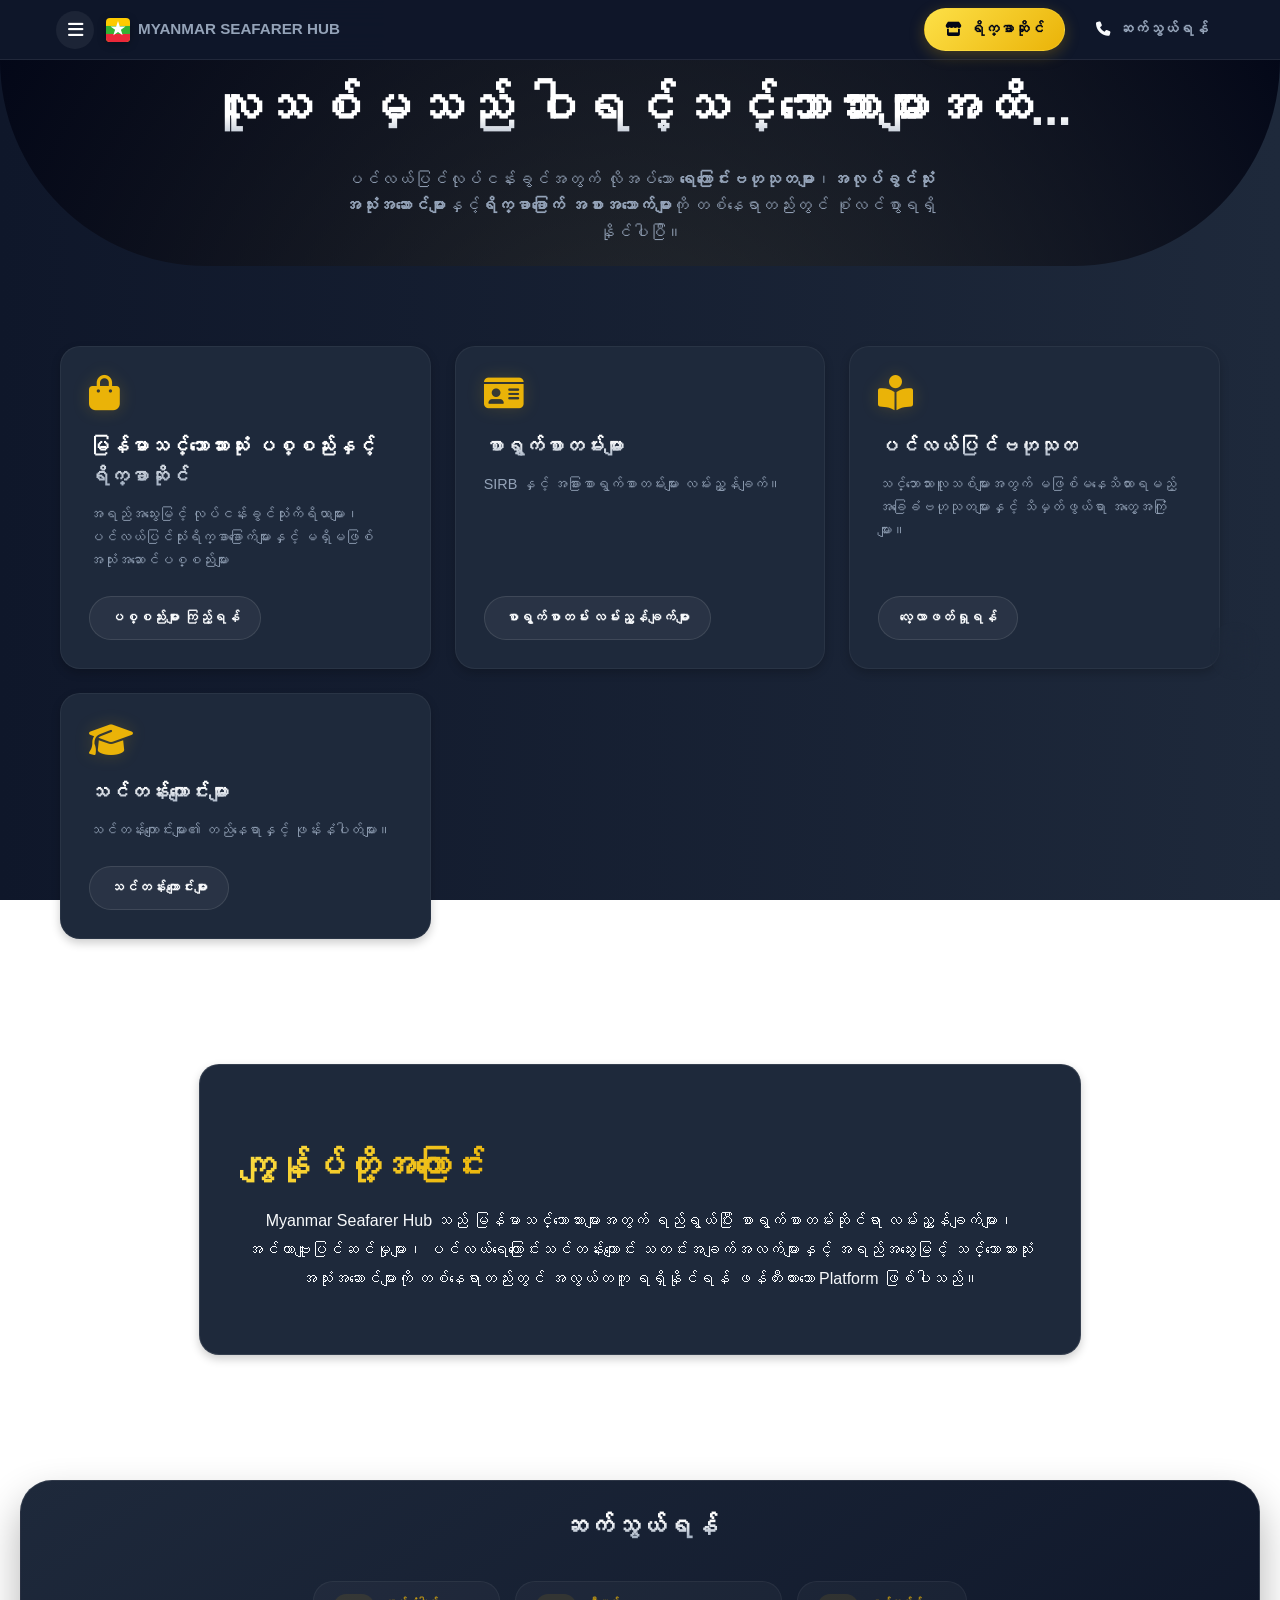
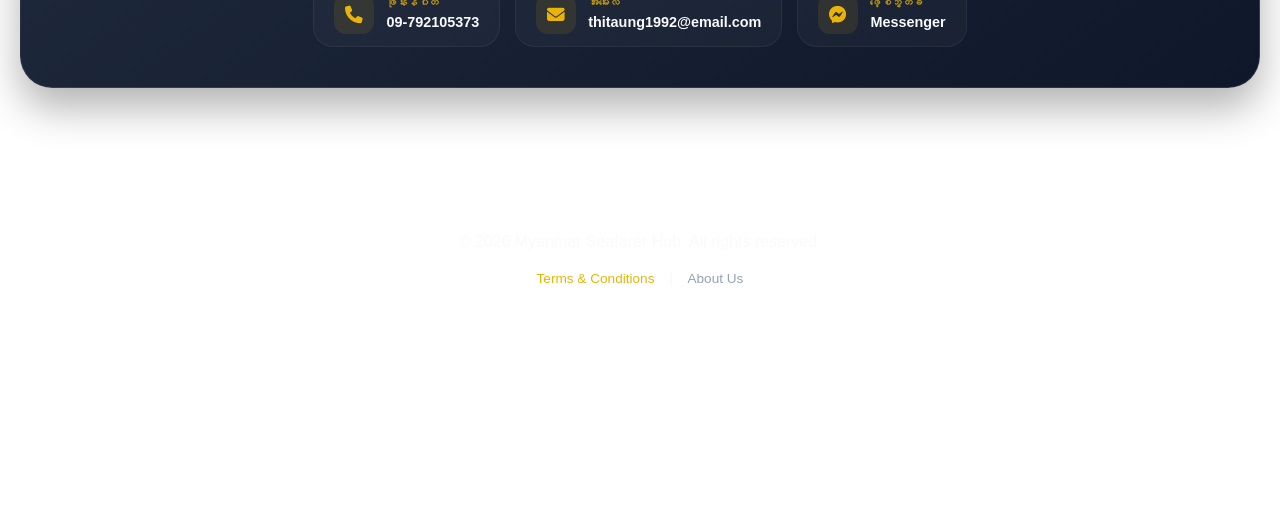
==== index.html @ 9b452b43 "Add files via upload" ====
<!doctype html>
<html lang="my">
  <head>
    <meta charset="UTF-8" />
    <meta name="viewport" content="width=device-width, initial-scale=1.0" />
    <title>Myanmar Seafarer Career Support - Dashboard</title>
    <!-- Font Awesome 6 (နောက်ဆုံးထွက် version) -->
    <link
      rel="stylesheet"
      href="https://cdnjs.cloudflare.com/ajax/libs/font-awesome/6.5.1/css/all.min.css"
    />
    <!-- main.css နှင့် style.css ကို ချိတ်ဆက်ထားသည် -->
    <link rel="stylesheet" href="main.css" />
    <link rel="stylesheet" href="style.css" />
    <!-- Font Awesome Icons -->
  </head>
  <body>
    <div class="app-layout">
      <!-- Sticky Navigation Bar -->
      <nav id="sticky-nav">
        <div class="nav-container">
          <div class="nav-left">
            <button id="menu-toggle" class="icon-btn">
              <i class="fas fa-bars"></i>
            </button>
            <div class="logo">
              <!-- မြန်မာအလံ SVG -->
              <svg width="24" height="24" viewBox="0 0 32 32">
                <rect width="32" height="32" fill="#FECB00" />
                <rect y="10.6" width="32" height="10.7" fill="#34B233" />
                <rect y="21.3" width="32" height="10.7" fill="#EA2839" />
                <path
                  d="M16 4l2.4 7.3H26l-6.1 4.5 2.3 7.2L16 18.5l-6.2 4.5 2.3-7.2-6.1-4.5h7.6z"
                  fill="#FFF"
                />
              </svg>
              <span data-i18n="nav-logo">MYANMAR SEAFARER HUB</span>
            </div>
          </div>

          <div class="nav-right desktop-only">
            <a href="shop.html" class="btn-shop">
              <i class="fas fa-store"></i>
              <span data-i18n="nav-shop"> ရိက္ခာဆိုင်</span>
            </a>
            <a href="#contact" class="nav-link" data-i18n="nav-contact">
              <i class="fas fa-phone"></i><span> ဆက်သွယ်ရန် </span></a
            >
          </div>
        </div>
      </nav>

      <!-- Sidebar Drawer (ဘယ်ဘက်မှ ဆွဲထွက်လာမည့် ကဏ္ဍများ) -->
      <aside id="sidebar">
        <div class="sidebar-header">
          <h3 data-i18n="cat-title">ကဏ္ဍများ</h3>
          <button id="close-sidebar" class="close-btn">
            <i class="fas fa-times"></i>
          </button>
        </div>
        <ul class="categories-list">
          <li class="active">
            <a href="index.html" data-i18n="cat-all"
              ><i class="fas fa-home"></i> ပင်မ</a
            >
          </li>
          <li>
            <a href="shop.html" data-i18n="cat-shop"
              ><i class="fas fa-store"></i>ရိက္ခာဆိုင်</a
            >
          </li>
          <li>
            <a href="docs.html" data-i18n="cat-docs"
              ><i class="fas fa-file-alt"></i> စာရွက်စာတမ်းများ</a
            >
          </li>
          <li>
            <a href="insight.html">
              <i class="fas fa-book-reader"></i>
              <span data-i18n="cat-insight">ပင်လယ်ပြင်ဗဟုသုတ</span>
            </a>
          </li>
          <li>
            <a href="training.html" data-i18n="cat-training"
              ><i class="fas fa-graduation-cap"></i> သင်တန်းများ</a
            >
          </li>
        </ul>
      </aside>

      <!-- Overlay (Sidebar ပွင့်လာလျှင် နောက်ခံကို မှောင်သွားစေရန်) -->
      <div id="overlay"></div>

      <div class="app-layout">
        <main id="content-area">
          <!-- Hero Section -->
          <section id="home" class="hero">
            <h1 data-i18n="hero-title">
              လူသစ်မှသည် ဝါရင့်သင်္ဘောသားများအထိ...
            </h1>
            <p data-i18n="hero-desc">
              ပင်လယ်ပြင်လုပ်ငန်းခွင်အတွက် လိုအပ်သော <b>ရေကြောင်းဗဟုသုတများ</b>၊
              <b>အလုပ်ခွင်သုံးအသုံးအဆောင်များ</b>နှင့်
              <b>ရိက္ခာခြောက် အစားအသောက်များ</b>ကို တစ်နေရာတည်းတွင် စုံလင်စွာ
              ရရှိနိုင်ပါပြီ။
            </p>
          </section>

          <!-- Services -->
          <section id="services" class="grid-container">
            <!-- Shop (အသုံးအဆောင်ပစ္စည်းများ) Card -->

            <article class="content-card">
              <i class="fas fa-shopping-bag card-icon"></i>
              <h3 data-i18n="service-1-title">
                မြန်မာသင်္ဘောသားအသုံးအဆောင်များ စျေးဆိုင်
              </h3>
              <p data-i18n="service-1-desc">
                သင်္ဘောသားသုံး အသုံးအဆောင်ပစ္စည်းများ၊ အစားအေသာက်များ နှင့်
                အဝတ်အထည်များ။
              </p>
              <a href="shop.html" class="card-link-wrapper">
                <div class="btn-fake" data-i18n="service-1-link">
                  ပစ္စည်းများ ကြည့်ရန်
                </div>
              </a>
            </article>

            <!-- Documentation Card တစ်ခုလုံးကို a tag ဖြင့် ပတ်ထားခြင်း -->

            <article class="content-card">
              <i class="fas fa-id-card card-icon"></i>
              <h3 data-i18n="service-2-title">စာရွှက်စာတမ်းများ</h3>
              <p data-i18n="service-2-desc">
                SIRB နှင့် အခြားစာရွက်စာတမ်းများ လမ်းညွှန်ချက်။
              </p>
              <a href="docs.html" class="card-link-wrapper">
                <div class="btn-fake" data-i18n="service-2-link">
                  လမ်းညွှန်ချက်များ
                </div>
              </a>
            </article>

            <!-- Seafarers Insight Card  -->

            <article class="content-card">
              <i class="fas fa-book-reader card-icon"></i>
              <h3 data-i18n="service-3-title">ပင်လယ်ပြင်ဗဟုသုတ</h3>
              <p data-i18n="service-3-desc">
                သင်္ဘောသားလူသစ်များအတွက် မဖြစ်မနေသိထားရမည့်
                အခြေခံဗဟုသုတများနှင့် သိမှတ်ဖွယ်ရာ အတွေ့အကြုံများ။
              </p>
              <a href="insight.html" class="card-link-wrapper">
                <div class="btn-fake" data-i18n="service-3-link">
                  လေ့လာဖတ်ရှုရန်
                </div>
              </a>
            </article>

            <!-- Training Card -->

            <article class="content-card">
              <i class="fas fa-graduation-cap card-icon"></i>
              <h3 data-i18n="service-4-title">Training Courses</h3>
              <p data-i18n="service-4-desc">
                သင်တန်းကျောင်းများ၏ တည်နေရာနှင့် ဖုန်းနံပါတ်များ။
              </p>
              <a href="training.html" class="card-link-wrapper">
                <div class="btn-fake" data-i18n="service-4-link">
                  သင်တန်းကျောင်းများ
                </div>
              </a>
            </article>
          </section>
          <section
            id="about"
            class="about-section"
            style="
              padding: 60px 24px;
              max-width: 1200px;
              margin: 25px auto;
              overflow: visible;
            "
          >
            <div
              class="content-card"
              style="
                background: var(--card-bg);
                border: 1px solid rgba(255, 255, 255, 0.1);
                border-radius: 20px;
                padding: 40px;
                text-align: center;
                overflow: visible;
              "
            >
              <h2
                style="
                  color: var(--accent);
                  margin-top: 25px;
                  margin-bottom: 15px;
                  font-size: 2.2rem;
                  line-height: 1.5; /* စာကြောင်းအမြင့်ကို တိုးလိုက်ခြင်းဖြင့် အသတ်များ လွတ်လွတ်လပ်လပ် ပေါ်လာမည် */
                  display: block;
                  padding-top: 10px; /* အပေါ်ကနေ စာလုံးကို အနည်းငယ် တွန်းချပေးသည် */
                "
                data-i18n="about-title"
              >
                ကျွန်ုပ်တို့အကြောင်း (About Us)
              </h2>
              <p
                style="
                  color: var(--text-bright);
                  line-height: 1.8;
                  max-width: 800px;
                  margin: 0 auto 20px;
                  font-size: 1rem;
                "
                data-i18n="about-desc"
              >
                Myanmar Seafarer Hub သည် မြန်မာသင်္ဘောသားများအတွက် ရည်ရွယ်ပြီး
                စာရွက်စာတမ်းဆိုင်ရာ လမ်းညွှန်ချက်များ၊ အင်တာဗျူးပြင်ဆင်မှုများ၊
                ပင်လယ်ရေကြောင်းသင်တန်းကျောင်း သတင်းအချက်အလက်များနှင့်
                အရည်အသွေးမြင့် သင်္ဘောသားသုံး အသုံးအဆောင်များကို တစ်နေရာတည်းတွင်
                အလွယ်တကူ ရရှိနိုင်ရန် ဖန်တီးထားသော တစ်ခုတည်းသော Platform
                ဖြစ်ပါသည်။
              </p>
            </div>
          </section>
          <!-- Contact Section -->
          <section id="contact">
            <h2 data-i18n="contact-title">ဆက်သွယ်ရန်</h2>

            <div class="contact-grid">
              <!-- Phone -->
              <a href="tel:09xxxxxxx" class="contact-info-item">
                <div class="contact-icon"><i class="fas fa-phone"></i></div>
                <div class="contact-text-group">
                  <span class="contact-label" data-i18n="contact-phone"
                    >ဖုန်းနံပါတ်</span
                  >
                  <span class="contact-value">09-792105373</span>
                </div>
              </a>

              <!-- Email -->
              <a href="mailto:example@email.com" class="contact-info-item">
                <div class="contact-icon"><i class="fas fa-envelope"></i></div>
                <div class="contact-text-group">
                  <span class="contact-label" data-i18n="contact-email"
                    >အီးမေးလ်</span
                  >
                  <span class="contact-value">thitaung1992@email.com</span>
                </div>
              </a>

              <!-- Facebook -->
              <a
                href="https://m.me/SawThitAg"
                target="_blank"
                class="contact-info-item"
              >
                <div class="contact-icon">
                  <i class="fab fa-facebook-messenger"></i>
                </div>
                <div class="contact-text-group">
                  <span class="contact-label" data-i18n="contact-fb"
                    >Messenger</span
                  >
                  <span class="contact-value">Messenger</span>
                </div>
              </a>
            </div>
          </section>
          <!-- Copyright Section (New) -->
          <footer>
            <div
              class="footer-bottom"
              style="
                display: flex;
                flex-direction: column;
                align-items: center;
                gap: 10px;
              "
            >
              <div>&copy; 2026 Myanmar Seafarer Hub. All rights reserved.</div>
              <div class="footer-links">
                <a
                  href="terms.html"
                  onclick="
                    openTermsModal();
                    return false;
                  "
                  style="
                    color: var(--accent);
                    text-decoration: none;
                    font-size: 0.85rem;
                    margin: 0 10px;
                  "
                  >Terms & Conditions</a
                >
                |
                <a
                  href="#about"
                  style="
                    color: var(--text-dim);
                    text-decoration: none;
                    font-size: 0.85rem;
                    margin: 0 10px;
                  "
                  >About Us</a
                >
              </div>
            </div>
          </footer>
        </main>
      </div>
    </div>

    <!-- Unified Floating Language Switcher (Laptop ရော Mobile ပါ တစ်ခုတည်းကိုသာ သုံးသည်) -->
    <div class="mobile-lang-bar" id="langBar">
      <div class="lang-toggle-icon">
        <i class="fas fa-earth"></i>
      </div>
      <div class="lang-options">
        <button data-lang="en">EN</button>
        <button data-lang="my" class="active">MY</button>
      </div>
    </div>

    <!-- Mobile Bottom Navigation Bar -->
    <div id="mobile-bottom-nav" class="mobile-only">
      <div class="bottom-nav-item">
        <a href="#home">
          <i class="fas fa-home"></i>
          <span data-i18n="nav-home">ပင်မ</span>
        </a>
      </div>
      <div class="bottom-nav-item">
        <!-- Mobile တွင် Sidebar Drawer ကို ဆွဲထုတ်မည့် Menu ခလုတ် -->
        <button id="mobile-cat-toggle" class="nav-btn">
          <i class="fas fa-list"></i>
          <span data-i18n="nav-cat">ကဏ္ဍ</span>
        </button>
      </div>

      <div class="bottom-nav-item">
        <a href="shop.html#contact">
          <i class="fas fa-store"></i>
          <span data-i18n="nav-shop">စျေးဆိုင်</span>
        </a>
      </div>
    </div>

    <script src="script.js"></script>
    <script src="language.js"></script>
  </body>
</html>
---- main.css ----
/* --- Color Theory: Deep Maritime Professional (High Contrast Dark Mode) --- */
:root {
  --primary-dark: #0f172a;
  --primary-light: #1e293b;
  --accent: #eab308;
  --accent-hover: #ca8a04;
  --bg-main: #020617;
  --card-bg: #1e293b;
  --text-bright: #f8fafc;
  --text-dim: #94a3b8;
  --white: #ffffff;
  --nav-glass: rgba(15, 23, 42, 0.95);
  --shadow: 0 12px 20px -5px rgba(0, 0, 0, 0.5);
  --transition: all 0.3s cubic-bezier(0.4, 0, 0.2, 1);
  --grad-gold: linear-gradient(135deg, #fde047 0%, #eab308 100%);
  --grad-text: linear-gradient(to bottom, #ffffff 30%, #94a3b8 100%);
  --messenger: #0084ff;
  --sms: #10b981;
  --warning: #ef4444;
}

/* --- Global Reset & Base Typography --- */
* {
  margin: 0;
  padding: 0;
  box-sizing: border-box;
  font-family: "Inter", "Pyidaungsu", sans-serif;
}

html {
  scroll-behavior: smooth;
  -webkit-text-size-adjust: 100%;
  width: 100%;
  overflow-x: hidden; /* အရေးကြီးသည်- ဘေးတိုက်ထွက်ခြင်းကို ကာကွယ်ရန် */
}

body {
  background: linear-gradient(
    to right,
    var(--primary-dark) 0%,
    var(--primary-light) 100%
  );
  background-attachment: fixed;
  color: var(--text-bright);
  line-height: 1.6;
  overflow-x: hidden;
}

/* တစ်သမတ်တည်းဖြစ်သော Typography (Gradient Headings) */
h1,
h2,
h3 {
  font-weight: 800;
  line-height: 1.2;
  margin-bottom: 1.2rem;
  background: var(--grad-text);
  -webkit-background-clip: text;
  -webkit-text-fill-color: transparent;
}

h1 {
  font-size: clamp(2.2rem, 6vw, 3rem);
  letter-spacing: -1px;
}
h2 {
  font-size: clamp(1.8rem, 5vw, 2.4rem);
  background: var(--grad-gold);
  -webkit-background-clip: text;
  -webkit-text-fill-color: transparent;
}
h3 {
  font-size: clamp(1.4rem, 3.5vw, 1.8rem);
}

p,
span,
li,
small {
  color: var(--text-dim);
  font-size: 0.95rem;
}

/* Global Link Styles */
a {
  color: var(--accent);
  text-decoration: none;
  transition: var(--transition);
}

/* --- Layout Structures (Desktop Full Width) --- */
.app-layout {
  display: flex;
  flex-direction: column;
  min-height: 100vh;
  width: 100%;
}

/* --- iPhone Style Buttons (Compact & Rounded) --- */

.btn,
button:not(.icon-btn):not(.nav-btn) {
  display: inline-flex;
  align-items: center;
  justify-content: center;
  gap: 8px;
  padding: 10px 20px;
  border-radius: 12px;
  font-weight: 600;
  font-size: 0.9rem;
  cursor: pointer;
  transition: var(--transition);
  border: none;
  min-height: 44px; /* Apple Touch Target Guideline */
}

.btn-primary {
  background: var(--grad-gold);
  color: var(--primary-dark);
}

.btn-primary:active {
  transform: scale(0.95);
}

.btn-primary:hover {
  opacity: 0.9;
  transform: scale(0.97);
}

.btn-outline {
  background: rgba(255, 255, 255, 0.05);
  border: 1px solid rgba(255, 255, 255, 0.1);
  color: var(--white);
  backdrop-filter: blur(5px);
}

.btn-outline:hover {
  background: rgba(255, 255, 255, 0.1);
  border-color: var(--accent);
}

/* --- Overlay Styling --- */
#overlay {
  position: fixed;
  top: 0;
  left: 0;
  width: 100%;
  height: 100%;
  background: rgba(0, 0, 0, 0.7);
  backdrop-filter: blur(4px); /* အနောက်ကို ဝါးသွားစေရန် */
  z-index: 998; /* Sidebar (999) ရဲ့ အောက်မှာ ထားပါ */
  display: none; /* ပုံမှန်အချိန်တွင် ပိတ်ထားမည် */
  opacity: 0;
  transition: opacity 0.3s ease;
}

/* Sidebar ပွင့်လာချိန် Overlay ကို ပြရန် */
#overlay.active {
  display: block;
  opacity: 1;
}
.app-layout {
  display: flex;
  flex-direction: column;
  min-height: 100vh;
  width: 100%;
}

#content-area {
  flex: 1;
  width: 100%;
  /* အပေါ်ကို ကပ်သွားစေရန် padding-top ကို ၂၀ အထိ လျှော့ချထားသည် */
  padding: 60px 0px 100px;
  margin: 0 auto;
  display: flex;
  flex-direction: column;
}
/* --- Navigation & Header --- */
#sticky-nav {
  position: fixed;
  top: 0;
  left: 0;
  width: 100%;
  height: 60px;
  background: var(--nav-glass);
  backdrop-filter: blur(20px);
  -webkit-backdrop-filter: blur(20px);
  border-bottom: 1px solid rgba(255, 255, 255, 0.08);
  z-index: 1000;
  display: flex;
  align-items: center;
}

.nav-container {
  width: 100%;
  max-width: 1200px;
  margin: 0 auto;
  padding: 0 16px;
  display: flex;
  justify-content: space-between;
  align-items: center;
}

.nav-left {
  display: flex;
  align-items: center;
  gap: 12px;
}

.icon-btn {
  background: rgba(255, 255, 255, 0.06);
  border: none;
  font-size: 1.1rem;
  color: var(--white);
  width: 38px;
  height: 38px;
  border-radius: 50%;
  cursor: pointer;
  transition: var(--transition);
  display: flex;
  align-items: center;
  justify-content: center;
}

.logo {
  display: flex;
  align-items: center;
  gap: 8px;
  font-weight: 700;
  font-size: 0.9rem;
  color: var(--white);
  white-space: nowrap;
}

.logo svg {
  border-radius: 4px;
  box-shadow: 0 2px 8px rgba(0, 0, 0, 0.3);
}
/* --- Laptop & Mobile Display logic --- */
.desktop-only {
  display: flex !important;
}

.mobile-only {
  display: none !important;
}

/* --- Responsive Layout Logic --- */
.desktop-only {
  display: flex !important;
}
.mobile-only {
  display: none !important;
}

@media (max-width: 768px) {
  .desktop-only {
    display: none !important;
  }
  .mobile-only {
    display: flex !important;
  }

  /* ဖုန်းမှာ Header ပိုကျစ်လစ်စေရန် */
  .logo span {
    font-size: 0.85rem;
  }
  #menu-toggle {
    display: none;
  } /* Bottom Nav ရှိလျှင် ဖျောက်ထားနိုင်သည် */
}

/* ==========================================
   Header / Navigation ရှိ စျေးဆိုင်ခလုတ် (Premium Style)
   ========================================== */
.btn-shop {
  /* 💡 သာမန်အဝါရောင်အစား ကိုစော၏ Gradient Gold ကို သုံးပြီး ပိုမိုတောက်ပစေခြင်း */
  background: var(--grad-gold);
  color: var(
    --bg-main
  ) !important; /* အဝါရောင်နောက်ခံပေါ်တွင် စာသားအမှောင်ရောင် ထင်ရှားစေရန် */
  font-size: 0.9rem;
  font-weight: 700;
  margin-right: 15px;
  padding: 8px 20px;
  border-radius: 50px; /* လုံးဝန်းသော Capsule ပုံစံ ခလုတ်ဒီဇိုင်း */
  text-decoration: none;
  display: inline-flex;
  align-items: center;
  justify-content: center;
  gap: 8px; /* အိုင်ကွန်နှင့် စာသားကြား ၈ ပစ်ဆယ် အကွာအဝေး */

  /* ခလုတ်နှင့်လိုက်ဖက်မည့် အရိပ် (Shadow) ကို သေသပ်အောင် ချိန်ညှိခြင်း */
  box-shadow: 0 4px 15px rgba(234, 179, 8, 0.25);
  border: 1px solid rgba(253, 224, 71, 0.3); /* အနားသတ်ကို ရွှေရောင်ဖျော့ဖျော့လိုင်းလေး ခံပေးခြင်း */

  transition: var(--transition);
  cursor: pointer;
}

/* ခလုတ်ပေါ်သို့ မောက်စ်တင်လျှင် ဖြစ်ပေါ်မည့် အကျိုးသက်ရောက်မှု */
.btn-shop:hover {
  /* Hover ဖြစ်ချိန်တွင် အရောင်ကို အနည်းငယ်ရင့်စေပြီး ပိုကြွလာစေရန် */
  background: linear-gradient(
    135deg,
    var(--accent) 0%,
    var(--accent-hover) 100%
  );
  transform: translateY(
    -2px
  ); /* အပေါ်သို့ ၂ ပစ်ဆယ် အလိုအလျောက် ကြွတက်မည့် Effect */

  /* အရိပ်ကို ပိုမိုထင်ရှားစေပြီး ခလုတ်လင်းလာသည့်ပုံစံ ပြုလုပ်ခြင်း */
  box-shadow: 0 6px 20px rgba(234, 179, 8, 0.45);
  border-color: rgba(253, 224, 71, 0.5);
}

/* ခလုတ်ကို နှိပ်လိုက်သည့်အချိန် (Click/Active) ဖြစ်ပေါ်မည့် အကျိုးသက်ရောက်မှု */
.btn-shop:active {
  transform: translateY(0); /* ပြန်ကျသွားပြီး အထိအတွေ့ ခံစားချက်ပေးခြင်း */
  box-shadow: 0 3px 10px rgba(234, 179, 8, 0.3);
}
/* 🎯 .btn-shop ထဲက စာသား (span) ကို လုံးဝအမဲရောင်ဖြစ်စေရန် */
.btn-shop span {
  color: var(
    --bg-main
  ) !important; /* #020617 အမှောင်ရောင် (စာသားအမဲ) ဖြစ်သွားစေမည် */
}

/* 🎯 .btn-shop ထဲက အိုင်ကွန် (i) ကိုပါ လုံးဝအမဲရောင်ဖြစ်စေရန် */
.btn-shop i {
  color: var(--bg-main) !important; /* အိုင်ကွန်ပါ အမဲရောင်ပြောင်းစေမည် */
}
/* ၂။ သာမန် Navigation Link (ဥပမာ - ဆက်သွယ်ရန် လင့်ခ်) အတွက် မူရင်းဒီဇိုင်း */
.nav-link {
  color: var(--text-bright);
  font-weight: 600;
  font-size: 0.9rem;
  padding: 8px 16px;
  border-radius: 12px;
  text-decoration: none;
  display: inline-flex;
  align-items: center;
  gap: 8px; /* 💡 ဤနေရာတွင် gap: 8px ခံလိုက်ခြင်းဖြင့် ဖုန်းအိုင်ကွန်နှင့် ဆက်သွယ်ရန်စာသား လှလှပပ ကွာသွားပါမည် */
  transition: var(--transition);
}

.nav-link:hover {
  background: var(--primary-dark); /* မှန်ကြည်ရောင် အနောက်ခံဖျော့ဖျော့ */
  color: var(--accent) !important;
  transform: translateY(-2px);
}

/* ဆက်သွယ်ရန်လင့်ခ်ထဲက အိုင်ကွန်ကိုပါ Hover ဖြစ်ရင် အဝါရောင် လိုက်ပြောင်းစေရန် */
.nav-link:hover i {
  color: var(--accent);
}

/* --- Sidebar Styling --- */
#sidebar {
  position: fixed;
  top: 0;
  left: -320px;
  width: 280px;
  height: 100%;
  background: var(--bg-main);
  z-index: 2001;
  transition: var(--transition);
  border-right: 1px solid rgba(255, 255, 255, 0.05);
}

#sidebar.active {
  left: 0;
}

.sidebar-header {
  padding: 25px 20px;
  display: flex;
  justify-content: space-between;
  align-items: center;
}

.categories-list li a {
  color: var(--text-dim);
  font-weight: 500;
  padding: 12px 20px;
  margin: 4px 12px;
  border-radius: 12px;
  display: flex;
  align-items: center;
  gap: 12px;
}

.categories-list li a:hover,
.categories-list li.active a {
  background: rgba(255, 255, 255, 0.05);
  color: var(--accent);
}

@media (min-width: 1024px) {
  .app-layout {
    /* Laptop မှာ sidebar နဲ့ main ကို ဘေးတိုက်ပြချင်ရင် 
       ဒီနေရာမှာ flex-direction: row; ပြောင်းလို့ရပါတယ် 
       ဒါပေမဲ့ လက်ရှိ design အတိုင်းဆိုရင် column က ပိုရှင်းပါတယ် */
  }

  main {
    padding: 40px 60px; /* Laptop မှာ ဘေး space ပိုချန်ပေးမယ် */
  }
}

/* --- Mobile အတွက် ညှိချက် --- */
@media (max-width: 768px) {
  main {
    padding: 15px;
    padding-bottom: 100px; /* Mobile Bottom Nav အတွက် နေရာပိုချန်တာပါ */
  }
}
/* --- Hero Section Refined Design --- */

.hero {
  display: flex;
  flex-direction: column;
  justify-content: center;
  align-items: center;
  text-align: center;
  width: 100%;
  border-bottom-left-radius: 300px;
  border-bottom-right-radius: 300px;

  /* အပေါ်ဘက်တွေကို အချွန်အတိုင်းထားရန် (Default က 0 ဖြစ်သော်လည်း သေချာစေရန်) */
  border-top-left-radius: 0;
  border-top-right-radius: 0;

  /* အပေါ်ကို ကပ်သွားစေရန် height ကို လျှော့ချလိုက်သည် */
  min-height: 20vh;
  /* အပေါ်ဘက် padding ကို နည်းနိုင်သမျှ နည်းအောင် ထားပြီး အောက်ဘက်တွင် Content Grid နှင့် ခြားရန် margin ထည့်သည် */
  padding: 10px 24px 20px;
  margin-bottom: 40px; /* Content Grid နှင့် ခြားရန် */

  background: radial-gradient(
    circle at center,
    rgba(234, 179, 8, 0.08) 0%,
    var(--bg-main) 100%
  );
  background-attachment: fixed; /* Scroll လုပ်လျှင် background ငြိမ်နေစေရန် */
  position: relative;
}

.hero h1 {
  /* စာသားတွေ မပြတ်သွားအောင် line-height ကို ၁.၃ သို့ တိုးမြှင့်လိုက်သည် */
  font-size: clamp(1.8rem, 5vw, 3.2rem);
  font-weight: 800;
  line-height: 1.3;
  max-width: 900px; /* စာသားပြတ်မသွားစေရန် width ကို နည်းနည်းတိုးသည် */
  margin-bottom: 20px;
  letter-spacing: -0.01em;

  background: linear-gradient(to bottom, #ffffff 60%, #94a3b8 100%);
  -webkit-background-clip: text;
  -webkit-text-fill-color: transparent;
  padding: 5px 0; /* စာသားထိပ်/အောက် မပြတ်စေရန် */
}

.hero p {
  /* စာကြောင်းတွေ ပြတ်မသွားအောင် line-height ကို ၁.၆ ထားပါသည် */
  font-size: clamp(1rem, 1.3vw, 1.15rem);
  color: var(--text-dim);
  max-width: 600px;
  line-height: 1.6;
  margin: 0 auto;
}

/* --- Responsive Layout for Mobile --- */
@media (max-width: 768px) {
  .hero {
    min-height: 30vh;
    padding: 80px 20px 20px;
    margin-bottom: 20px;
  }

  .hero h1 {
    font-size: 1.7rem;
    line-height: 1.4; /* ဖုန်းမှာ စာကြောင်းတွေ တစ်ကြောင်းနဲ့တစ်ကြောင်း မကပ်စေရန် */
    margin-bottom: 12px;
  }

  .hero p {
    font-size: 0.95rem;
    line-height: 1.5;
  }
}

/* Laptop ကြီးများတွင် အချိုးအစား ညီညွတ်စေရန် */
@media (min-width: 1440px) {
  .hero {
    min-height: 35vh;
    margin-bottom: 60px;
  }
  .hero h1 {
    font-size: 3.5rem;
  }
}
/* --- Back Link Container & Button (New Addition) --- */
.back-link-container {
  width: 100%;
  display: flex;
  justify-content: center;
  margin-top: 25px; /* စာသားများနှင့် ခွာထားရန် */
  margin-bottom: 10px;
}

.back-link {
  display: inline-flex;
  align-items: center;
  gap: 10px;
  padding: 10px 22px;
  background: rgba(255, 255, 255, 0.03);
  border: 1px solid rgba(255, 255, 255, 0.1);
  border-radius: 50px;
  color: var(--accent);
  text-decoration: none;
  font-size: 0.9rem;
  font-weight: 600;
  transition: var(--transition);
}

.back-link:hover {
  background: rgba(234, 179, 8, 0.1);
  border-color: var(--accent);
  transform: translateY(-3px);
  box-shadow: 0 5px 15px rgba(234, 179, 8, 0.2);
}

.back-link i {
  font-size: 0.8rem;
}
@media (max-width: 768px) {
  .hero {
    min-height: 30vh;
    padding: 90px 20px 20px;
  }
  .hero h1 {
    line-height: 1.5;
  }
  .back-link-container {
    margin-top: 15px;
  }
}

/* ==========================================
   CONTACT SECTION (RESPONSIVE LAYOUT)
   ========================================== */

#contact {
  margin: 40px 20px;
  padding: 30px 24px;
  background: linear-gradient(
    145deg,
    var(--primary-light),
    var(--primary-dark)
  );
  border-radius: 32px;
  border: 1px solid rgba(255, 255, 255, 0.1);
  display: flex;
  flex-direction: column;
  align-items: center;
  gap: 20px;
  box-shadow: 0 20px 40px rgba(0, 0, 0, 0.3);
  text-align: center;
  overflow: hidden;
}

#contact h2 {
  font-size: 1.6rem;
  color: var(--text-bright);
  background: var(--grad-text);
  -webkit-background-clip: text;
  -webkit-text-fill-color: transparent;
  margin-bottom: 10px;
}

/* Items Grid - Desktop တွင် ဘေးတိုက် တစ်တန်းတည်း ဖြစ်စေရန် */
.contact-grid {
  display: flex;
  flex-direction: row;
  justify-content: center;
  align-items: center;
  gap: 15px;
  width: 100%;
  flex-wrap: nowrap;
  overflow-x: auto;
  padding: 10px 5px;
  scrollbar-width: none;
}

.contact-grid::-webkit-scrollbar {
  display: none;
}

.contact-info-item {
  background: rgba(255, 255, 255, 0.03);
  padding: 12px 20px;
  border-radius: 20px;
  display: flex;
  flex-direction: row;
  align-items: center;
  gap: 12px;
  border: 1px solid rgba(255, 255, 255, 0.05);
  transition: all 0.3s ease;
  text-decoration: none;
  flex: 0 0 auto;
}

.contact-info-item:hover {
  background: rgba(255, 255, 255, 0.08);
  border-color: var(--accent);
  transform: translateY(-3px);
}

.contact-icon {
  width: 40px;
  height: 40px;
  background: rgba(234, 179, 8, 0.1);
  border-radius: 12px;
  display: flex;
  align-items: center;
  justify-content: center;
  font-size: 1.1rem;
  color: var(--accent);
  flex-shrink: 0;
}

.contact-text-group {
  display: flex;
  flex-direction: column;
  align-items: flex-start;
  text-align: left;
}

.contact-label {
  font-size: 0.65rem;
  color: var(--accent);
  text-transform: uppercase;
  letter-spacing: 0.5px;
  font-weight: 700;
  opacity: 0.8;
}

.contact-value {
  font-size: 0.9rem;
  font-weight: 600;
  color: var(--text-bright);
  white-space: nowrap;
}

/* --- Mobile View Adjustments (အပေါ်အောက် ပြောင်းလဲခြင်း) --- */
@media (max-width: 768px) {
  .contact-grid {
    flex-direction: column; /* ဖုန်းတွင် အပေါ်အောက် စီရန် */
    flex-wrap: wrap;
    gap: 12px;
    overflow-x: visible;
  }

  .contact-info-item {
    width: 100%; /* ဖုန်းတွင် တစ်ခုချင်းစီ အပြည့်ပြရန် */
    max-width: 320px;
    flex: none;
    justify-content: flex-start;
  }

  .contact-value {
    white-space: normal;
    word-break: break-all;
  }
  .hero {
    min-height: 30vh;
    padding: 90px 20px 20px;
    border-radius: 0 0 50px 50px;
  }
  .hero h1 {
    line-height: 1.5;
  }
}

/* --- 4. Language Switcher (Floating Collapse Button) --- */
.mobile-lang-bar {
  position: fixed;
  bottom: 220px;
  right: 20px;
  background: rgba(15, 23, 42, 0.95);
  backdrop-filter: blur(15px);
  -webkit-backdrop-filter: blur(15px);
  padding: 6px;
  border-radius: 50px;
  border: 1px solid rgba(255, 255, 255, 0.15);
  display: flex;
  align-items: center;
  z-index: 2000;
  box-shadow: 0 10px 30px rgba(0, 0, 0, 0.5);
  transition: all 0.5s cubic-bezier(0.175, 0.885, 0.32, 1.275);
  max-width: 50px;
  overflow: hidden;
  cursor: pointer;
  gap: 0px; /* အစတွင် gap မရှိစေရန် */
  max-width: 50px; /* ပုံမှန်အချိန်မှာ အိုင်ကွန်စာပဲ ပေါ်ရမယ် */
  transition: all 0.5s ease;
}

/* Toggle Active State - ပွင့်လာသည့်အခါ */
.mobile-lang-bar.active {
  max-width: 280px; /* နေရာပိုချဲ့လိုက်သည် */
  padding: 6px 14px;
  gap: 12px; /* Icon နှင့် Buttons ကြား ခွာလိုက်သည် */
}

/* Main Language Icon */
.lang-toggle-icon {
  width: 38px;
  height: 38px;
  min-width: 38px;
  display: flex;
  align-items: center;
  justify-content: center;
  background: var(--accent);
  color: var(--primary-dark);
  border-radius: 50%;
  font-size: 1rem;
  transition: transform 0.4s ease;
}

.mobile-lang-bar.active .lang-toggle-icon {
  transform: rotate(360deg);
  background: rgba(255, 255, 255, 0.1);
  color: var(--accent);
}

/* Language Buttons Wrapper */
.lang-options {
  display: flex;
  gap: 10px; /* EN နှင့် MY ကြား ခွာလိုက်သည် */
  opacity: 0;
  transform: translateX(20px);
  transition: all 0.4s ease;
  pointer-events: none;
}

.mobile-lang-bar.active .lang-options {
  opacity: 1;
  transform: translateX(0);
  pointer-events: auto;
}

.mobile-lang-bar button {
  background: transparent;
  border: none;
  color: var(--text-dim);
  padding: 8px 16px; /* ခလုတ်ထဲက စာသားများကိုလည်း နေရာပိုပေးလိုက်သည် */
  border-radius: 50px;
  font-size: 0.75rem;
  font-weight: 800;
  cursor: pointer;
  transition: var(--transition);
  text-transform: uppercase;
  white-space: nowrap;
}

.mobile-lang-bar button.active {
  background: var(--accent);
  color: var(--primary-dark);
}

.mobile-lang-bar button:hover:not(.active) {
  color: var(--white);
  background: rgba(255, 255, 255, 0.1);
}

/* --- iPhone Bottom Navigation --- */
#mobile-bottom-nav {
  position: fixed;
  bottom: 0;
  left: 0;
  width: 100%;
  background: rgba(15, 23, 42, 0.9);
  backdrop-filter: blur(20px);
  -webkit-backdrop-filter: blur(20px);
  height: 75px;
  display: flex;
  justify-content: space-around;
  align-items: center;
  border-top: 1px solid rgba(255, 255, 255, 0.1);
  padding-bottom: env(safe-area-inset-bottom); /* iPhone Notch Space */
}

.bottom-nav-item a,
.bottom-nav-item button {
  display: flex;
  flex-direction: column;
  align-items: center;
  color: var(--text-dim);
  font-size: 0.7rem;
  background: none;
  border: none;
  gap: 4px;
}

.bottom-nav-item.active a,
.bottom-nav-item.active button {
  color: var(--accent);
}

.bottom-nav-item i {
  font-size: 1.3rem;
}

/* --- Mobile Fixes --- */
@media (max-width: 768px) {
  .hero {
    padding: 100px 16px 40px;
  }
  .grid-container {
    gap: 15px;
  }
  #contact {
    padding: 30px 16px;
  }
  body {
    line-height: 1.6;
  }
}
/* --- 4. Footer Styling --- */
.footer-bottom {
  padding: 60px 24px 120px;
  text-align: center;
  border-top: 1px solid rgba(255, 255, 255, 0.05);
  margin-top: 40px;
}

.copyright-text {
  font-size: 0.9rem;
  color: var(--text-dim);
  margin-bottom: 10px;
}

.dev-tag {
  font-size: 0.8rem;
  color: var(--text-dim);
}

/* --- Mobile Specific Optimization --- */
@media (max-width: 600px) {
  .grid-container {
    grid-template-columns: 1fr;
    padding: 0 16px;
  }

  #contact {
    margin: 60px 16px 120px;
    padding: 40px 20px;
  }

  .contact-info-item {
    max-width: 100%;
  }
}
---- style.css ----
/*================================================================
  Index(Home) Page Styles, Services Section (Grid & Cards) ဒီဇိုင်း
==================================================================*/

/* ၁။ Grid Container - ကွန်ပျူတာမှာ ၃ တန်း၊ တက်ဘလက်မှာ ၂ တန်း၊ ဖုန်းမှာ ၁ တန်း အလိုအလျောက်ချပေးမည့် စနစ် */
.grid-container {
  display: grid;
  grid-template-columns: repeat(auto-fit, minmax(280px, 1fr));
  gap: 24px;
  padding: 40px 20px;
  max-width: 1200px;
  margin: 0 auto;
  width: 100%;
  box-sizing: border-box;
}

/* ၂။ Link Wrapper - Card တစ်ခုလုံးကို Link ပတ်ထားသော်လည်း လှပနေစေရန် ကာကွယ်ခြင်း */
.card-link-wrapper {
  text-decoration: none; /* မလိုလားအပ်သော အောက်လိုင်းတားခြင်းများ ဖယ်ရှားရန် */
  color: inherit; /* မူရင်းစာသားအရောင်များအတိုင်း ပေါ်စေရန် */
  display: flex;
  height: 100%; /* Grid ထဲက ကတ်အားလုံး အမြင့် တူညီစေရန် */
}

/* ၃။ Content Card - ပင်မ ကတ်ဒီဇိုင်း */
.content-card {
  background: var(--card-bg);
  border: 1px solid rgba(255, 255, 255, 0.05);
  border-radius: 20px;
  padding: 28px;
  width: 100%;
  display: flex;
  flex-direction: column;
  align-items: flex-start; /* အချက်အလက်များကို ဘယ်ဘက် ကပ်ထားရန် */
  transition: var(--transition);
  box-shadow: 0 4px 10px rgba(0, 0, 0, 0.2);
  position: relative;
}

/* 💡 Card ပေါ် Mouse တင်လိုက်လျှင် ဖြစ်ပေါ်မည့် အကျိုးသက်ရောက်မှု */
.card-link-wrapper:hover .content-card {
  transform: translateY(-6px);
  border-color: var(--accent);
  background: rgba(30, 41, 59, 0.9);
  box-shadow: var(--shadow);
}

/* ၄။ Card Icon - ထိပ်ဆုံးက အိုင်ကွန်များ ဒီဇိုင်း */
.card-icon {
  font-size: 2.2rem;
  color: var(--accent);
  margin-bottom: 20px;
  filter: drop-shadow(0 0 8px rgba(234, 179, 8, 0.2));
  transition: var(--transition);
}

/* Card ကို hover လုပ်ရင် icon လေး ပိုလင်းလာစေရန် */
.card-link-wrapper:hover .card-icon {
  filter: drop-shadow(0 0 12px rgba(234, 179, 8, 0.5));
}

/* ၅။ Card Heading (ခေါင်းစဉ်) */
.content-card h3 {
  color: var(--text-bright);
  font-size: 1.25rem;
  font-weight: 700;
  margin: 0 0 12px 0;
  line-height: 1.5;
}

/* ၆။ Card Description (စာသားအဖျော့) */
.content-card p {
  color: var(--text-dim);
  font-size: 0.9rem;
  line-height: 1.6;
  margin: 0 0 24px 0;
  flex-grow: 1; /* 💡 စာသားတိုသည်ဖြစ်စေ၊ ရှည်သည်ဖြစ်စေ ခလုတ်ကို အမြဲတမ်း အောက်ခြေတွင် ညီနေစေရန် တွန်းပေးသည့်စနစ် */
}

/* ၇။ Button Fake - ခလုတ်အတု ဒီဇိုင်း */
.btn-fake {
  background: rgba(255, 255, 255, 0.05);
  color: var(--text-bright);
  font-weight: 600;
  font-size: 0.85rem;
  padding: 10px 20px;
  border-radius: 50px;
  border: 1px solid rgba(255, 255, 255, 0.1);
  display: inline-flex;
  align-items: center;
  justify-content: center;
  transition: var(--transition);
  margin-top: auto; /* အမြဲတမ်း အောက်ခြေမှာ ကပ်နေစေရန် */
}

/* 💡 Card တစ်ခုလုံးကို hover လုပ်လိုက်တာနဲ့ ခလုတ်အတုလေးက ရွှေဝါရောင်အဖြစ် အလိုအလျောက် လင်းသွားမည့်စနစ် */
.card-link-wrapper:hover .btn-fake {
  background: var(--accent);
  color: var(--bg-main);
  border-color: var(--accent);
  font-weight: 700;
  box-shadow: 0 4px 12px rgba(234, 179, 8, 0.3);
}

/*==================================
  Documentation Page Styles
==================================*/
.doc-section,
.insight-section {
  display: grid;
  grid-template-columns: repeat(1, 1fr); /* Mobile: ၁ တန်း */
  gap: 25px; /* Card တစ်ခုနှင့်တစ်ခုကြား အကွာအဝေး */
  padding: 40px 20px 120px;
  max-width: 1200px;
  margin: 0 auto;
  align-items: stretch; /* Card အမြင့်များကို တူညီစေရန် */
}
.doc-guide-card,
.insight-guide-card {
  background: var(--card-bg);
  backdrop-filter: blur(
    10px
  ); /* Card အောက်က နောက်ခံကို ဝေဝါးစေပြီး ပို Professional ကျစေသည် */
  border: 1px solid rgba(255, 255, 255, 0.1);
  border-radius: 20px;
  padding: 25px;
  transition: var(--transition);
  display: flex;
  flex-direction: column;
  height: 100%; /* ကတ်အမြင့်များ အားလုံးညီစေရန် */
}
/* --- Title Wrapper (Icon + Text) --- */
.doc-title-wrapper,
.insight-title-wrapper {
  display: flex;
  align-items: flex-start; /* Icon နှင့် စာသားရှည်များ အပေါ်ချင်း တူညီစေရန် */
  gap: 12px;
  margin-bottom: 20px;
  padding-bottom: 15px;
  border-bottom: 1px solid rgba(255, 255, 255, 0.1);
  flex-wrap: wrap; /* ဖုန်းမျက်နှာပြင်ငယ်တွင် အလိုအလျောက်ဆင်းရန် */
}
.doc-title-wrapper i,
.insight-title-wrapper i {
  font-size: 1.6rem;
  color: var(--accent);
  margin-top: 3px;
  flex-shrink: 0; /* Icon ပုံပျက်မသွားစေရန် */
}

.doc-title-wrapper h2,
.insight-title-wrapper h2 {
  font-size: 1.25rem;
  font-weight: 700;
  color: #fff;
  margin: 0;
  line-height: 1.5;
  flex: 1; /* နေရာအပြည့်ယူရန် */
}
/* --- Requirement List Styling --- */
.requirement-list {
  list-style: none;
  padding: 25px;
  margin: 0 0 20px 0;
  flex-grow: 1; /* အချက်အလက်နည်းသော်လည်း Card အမြင့်ကို ထိန်းထားရန် */
  display: flex;
  flex-direction: column;
  gap: 15px;
}

.requirement-list li {
  display: flex;
  align-items: flex-start;
  gap: 10px;
  color: var(--text-dim);
  font-size: 0.95rem;
  line-height: 1.6;
}

.requirement-list li i {
  color: var(--sms); /* အောင်မြင်သည့်အရောင် (အစိမ်းရောင်) */
  margin-top: 5px;
  font-size: 0.9rem;
  flex-shrink: 0;
}

.requirement-list li strong {
  color: var(--text-bright);
}
/* --- Pro Tip / Warning Box --- */
.pro-tip {
  margin-top: auto; /* Card ၏ အောက်ခြေတွင် ကပ်နေစေရန် */
  background: var(--nav-glass);
  border-left: 4px solid var(--accent, #eab308);
  padding: 15px;
  border-radius: 12px;
}

.pro-tip b {
  color: var(--accent);
  display: block;
  margin-bottom: 8px;
  font-size: 0.9rem;
  text-transform: uppercase;
  letter-spacing: 0.5px;
}

.pro-tip span {
  font-size: 0.9rem;
  color: var(--text-dim);
  line-height: 1.7;
}
.disclaimer-box {
  background: var(--nav-glass);
  border-left: 4px solid var(--warning); /* အန္တရာယ်သတိပေးအရောင် (အနီရောင်) */
  padding: 15px;
  border-radius: 12px;
  margin-top: 20px;
}
.disclaimer-box b {
  color: var(--warning);
  display: block;
  margin-bottom: 8px;
  font-size: 0.9rem;
  text-transform: uppercase;
  letter-spacing: 0.5px;
}
.disclaimer-box a {
  text-decoration: underline;
}
.disclaimer-box span {
  font-size: 0.9rem;
  color: var(--text-dim); /* Light text color for better readability */
  line-height: 1.7;
}

/* ==========================================
   Insights Blog-Style Article ဒီဇိုင်းသစ်
   ========================================== */

/* 💡 စာအရှည်ကြီးများရေးမည့် အဓိက Body အပိုင်း (စာသားများ ဘယ်ညာ ညီညာနေစေရန်) */
.insight-content-body {
  display: flex;
  flex-direction: column;
  flex-grow: 1; /* အောက်က Pro Tip Box ကို အောက်ဆုံးထိ တွန်းပို့ရန် */
}

.insight-content-body p {
  color: var(--text-dim);
  font-size: 0.98rem;
  line-height: 1.75; /* စာကြောင်းအကွာအဝေးကို ကျယ်ကျယ်လေးထားပြီး မျက်စိအေးစေရန် */
  margin-bottom: 20px;
  text-align: justify; /* 🎯 ဖုန်းရော ကွန်ပျူတာမှာပါ စာသားများ ဘယ်ညာ တညီတညာတည်း ဖြစ်စေရမည့်အဓိက စနစ် */
  text-justify: inter-word;
}

.insight-content-body h3 {
  color: var(--text-bright);
  font-size: 1.1rem;
  margin: 15px 0 10px 0;
}

/* 💡 နောက်ပိုင်း ပုံထည့်ချင်ရင် ပုံစံကျနေစေမည့် Image Wrapper */
.doc-image-wrapper {
  width: 100%;
  border-radius: 12px;
  overflow: hidden;
  margin-bottom: 20px;
}
.doc-image-wrapper img {
  width: 100%;
  height: 200px; /* 🎯 ပုံတွေအားလုံး အမြင့် ညီနေစေရန် */
  object-fit: cover; /* ပုံတွေ ရှုံ့တွမသွားဘဲ ကွက်တိဖြတ်ညှိပေးမည့်စနစ် */
  border-radius: 12px;
}

/* ==========================================
   Training Schools Grid Section ဒီဇိုင်း
   ========================================== */

/* ကွန်ပျူတာမှာ ၃ တန်း၊ ဖုန်းမှာ ၁ တန်း အလိုအလျောက် ပြောင်းလဲပေးမည့် စနစ် */
.train-grid-container {
  display: grid;
  grid-template-columns: repeat(auto-fit, minmax(310px, 1fr));
  gap: 25px;
  padding: 30px 20px;
  max-width: 1200px;
  margin: 0 auto;
  width: 100%;
  box-sizing: border-box;
}

/* ပင်မ ကတ်ဒီဇိုင်း (အမြင့်ချင်းတူစေရန် အပြင်ဘက်ဆုံးမှ flex ပေးထားပါသည်) */
.school-card {
  background: var(--card-bg);
  border: 1px solid rgba(255, 255, 255, 0.05);
  border-radius: 20px;
  transition: var(--transition);
  box-shadow: 0 4px 12px rgba(0, 0, 0, 0.15);
  display: flex;
}

.school-info-wrapper {
  padding: 25px;
  width: 100%;
  display: flex;
  flex-direction: column; /* အချက်အလက်များကို အပေါ်မှအောက်သို့ စီရန် */
}

/* ကတ်ကို မောက်စ်တင်လျှင် ကြွတက်လာမည့်ပုံစံ */
.school-card:hover {
  transform: translateY(-5px);
  border-color: rgba(234, 179, 8, 0.2);
  box-shadow: var(--shadow);
}

/* ကျောင်းအမည်ခေါင်းစဉ်တန်း */
.school-name-row {
  display: flex;
  align-items: center;
  gap: 12px;
  margin-bottom: 20px;
  border-bottom: 1px solid rgba(255, 255, 255, 0.05);
  padding-bottom: 15px;
}

.school-name-row i {
  color: var(--accent);
  font-size: 1.4rem;
}

.school-name-row h2 {
  color: var(--text-bright);
  font-size: 1.2rem;
  font-weight: 700;
  margin: 0;
  line-height: 1.4;
}

/* 💡 အချက်အလက်များထည့်သည့် နေရာလွတ်ကို အလိုအလျောက် ဖြန့်ပေးမည့်အဓိက စနစ် */
.school-details-body {
  display: flex;
  flex-direction: column;
  gap: 12px;
  margin-bottom: 25px;
  flex-grow: 1; /* စာတိုသည်ဖြစ်စေ၊ ရှည်သည်ဖြစ်စေ နေရာလွတ်ကို ရယူပြီး ခလုတ်ကို အောက်ခြေတွန်းပို့ပေးပါမည် */
}

/* တစ်ကြောင်းချင်းစီ၏ အိုင်ကွန်နှင့် စာသား ဒီဇိုင်း */
.info-item {
  display: flex;
  align-items: flex-start;
  gap: 10px;
}

.info-item i {
  color: var(--accent);
  font-size: 0.9rem;
  width: 16px;
  margin-top: 4px;
  flex-shrink: 0;
}

.info-item span {
  color: var(--text-dim);
  font-size: 0.9rem;
  line-height: 1.5;
}

.info-item span b {
  color: var(--text-bright);
}

/* ခလုတ်များ အုပ်စု (အောက်ခြေတွင် ကွက်တိ တစ်တန်းတည်း ဖြစ်နေစေရန်) */
.contact-btn-group {
  display: grid;
  grid-template-columns: 1fr 1fr; /* ဘယ်ညာ တစ်ဝက်စီ ခွဲခြင်း */
  gap: 12px;
  margin-top: auto; /* အပေါ်က flex-grow ကြောင့် အမြဲတမ်း အောက်ခြေတွင် ကပ်နေပါမည် */
}

.contact-btn {
  padding: 10px 15px;
  border-radius: 12px;
  font-size: 0.85rem;
  font-weight: 600;
  text-align: center;
  text-decoration: none;
  display: inline-flex;
  align-items: center;
  justify-content: center;
  gap: 8px;
  transition: var(--transition);
}

/* ဆက်သွယ်ရန် (Call) ขလုတ် - စိမ်းပြာနုရောင်ဖျော့ */
.contact-btn.btn-call {
  background: rgba(16, 185, 129, 0.1);
  color: var(--sms);
  border: 1px solid rgba(16, 185, 129, 0.2);
}

.contact-btn.btn-call:hover {
  background: var(--sms);
  color: var(--bg-main);
  font-weight: 700;
  transform: translateY(-2px);
}

/* လမ်းညွှန် (Map) ခလုတ် - ကြည်လင်သော လိုင်းတားပုံစံ */
.contact-btn.btn-map {
  background: transparent;
  color: var(--text-bright);
  border: 1px solid rgba(255, 255, 255, 0.15);
}

.contact-btn.btn-map:hover {
  border-color: var(--accent);
  color: var(--accent);
  background: rgba(234, 179, 8, 0.05);
  transform: translateY(-2px);
}

/* Mobile Responsive - ဖုန်းမျက်နှာပြင် အလွန်သေးငယ်ပါက ခလုတ်များကို အထက်အောက် စီရန် */
@media (max-width: 360px) {
  .contact-btn-group {
    grid-template-columns: 1fr;
  }
}
/* ==========================================
   DMA App Banner Section (Modern UI Responsive)
   ========================================== */
.dma-app-section {
  padding: 40px 16px;
  max-width: 1200px;
  margin: 0 auto;
  width: 100%;
}

/* Banner ကတ်ပြားကြီးတစ်ခုလုံး၏ စတိုင်လ် */
.dma-app-banner {
  background: linear-gradient(145deg, #1e293b 0%, #0f172a 100%);
  border: 1px solid rgba(234, 179, 8, 0.2);
  border-radius: 24px;
  padding: 35px 24px;

  /* 🎯 ဖုန်းဗားရှင်းအတွက် မူရင်းအတိုင်း ဘယ်ဘက်ကပ် (Left) ထားမည် */
  text-align: left;

  position: relative;
  overflow: hidden;
  box-shadow: 0 20px 40px -15px rgba(0, 0, 0, 0.7);
}

/* ဖုန်းအိုင်ကွန်ဝန်းကျင်က Glow/Ripple Effect */
.app-banner-icon-wrapper {
  position: relative;
  width: 70px;
  height: 70px;
  background: rgba(234, 179, 8, 0.1);
  border-radius: 50%;
  display: flex;
  align-items: center;
  justify-content: center;

  /* 🎯 ဖုန်းဗားရှင်းအတွက် ဘယ်ဘက်မှာပဲ ရှိနေစေရန် margin ကို reset လုပ်ပါသည် */
  margin: 0 0 20px 0;
}

.app-banner-icon-wrapper i {
  font-size: 2.2rem;
  color: var(--accent);
  z-index: 2;
}

/* အိုင်ကွန်နောက်က အဝိုင်းလှိုင်းတွန့်လေးများ */
.icon-ripple {
  position: absolute;
  width: 100%;
  height: 100%;
  border: 2px solid rgba(234, 179, 8, 0.3);
  border-radius: 50%;
  animation: appRipple 2.5s infinite ease-out;
}

@keyframes appRipple {
  0% {
    transform: scale(0.8);
    opacity: 1;
  }
  100% {
    transform: scale(1.4);
    opacity: 0;
  }
}

/* စာသားများ ချိန်ညှိမှု */
.badge-dma {
  background: rgba(234, 179, 8, 0.15);
  color: var(--accent);
  padding: 6px 14px;
  border-radius: 50px;
  font-size: 0.75rem;
  font-weight: 700;
  letter-spacing: 1px;
  text-transform: uppercase;
  display: inline-block;
  margin-bottom: 12px;
}

.dma-app-banner h2 {
  font-size: 1.5rem;
  font-weight: 700;
  color: #ffffff;
  margin-bottom: 12px;
  letter-spacing: -0.5px;
}

.dma-app-banner p {
  color: var(--text-dim);
  font-size: 0.95rem;
  line-height: 1.7;
  text-align: justify; /* ဖုန်းမှာ စာကြောင်းဘယ်ညာ ညီစေရန် */
  max-width: 600px;

  /* 🎯 ဖုန်းဗားရှင်းအတွက် ဘယ်ဘက်ကပ်ထားမည် */
  margin: 0 0 25px 0;
}

/* ==========================================
   Download Buttons Inside Banner
   ========================================== */
.app-download-buttons {
  width: 100%;
  max-width: 320px;

  /* 🎯 ဖုန်းဗားရှင်းအတွက် ဘယ်ဘက်ကပ်ထားမည် */
  margin: 0;
}

.btn-download {
  display: table;
  width: 100%;
  background: #0f172a;
  border: 1px solid rgba(255, 255, 255, 0.05);
  border-radius: 14px;
  padding: 12px 20px;
  margin-bottom: 12px;
  text-decoration: none;
  transition: var(--transition);
}

.btn-download:last-child {
  margin-bottom: 0;
}

.btn-download-icon,
.btn-download-text {
  display: table-cell;
  vertical-align: middle;
}

.btn-download-icon {
  width: 35px;
  font-size: 1.5rem;
  text-align: left;
}

.btn-download-text {
  text-align: left;
}

.btn-subtext {
  display: block;
  font-size: 0.65rem;
  color: #64748b;
  text-transform: uppercase;
  letter-spacing: 0.5px;
}

.btn-maintext {
  display: block;
  font-size: 1rem;
  font-weight: 600;
  color: #ffffff;
}

/* Icon Colors */
.btn-download.playstore .btn-download-icon i {
  color: #34a853;
}
.btn-download.appstore .btn-download-icon i {
  color: #ffffff;
}
.btn-download.dma-web .btn-download-icon i {
  color: var(--accent);
}

.btn-download:hover {
  background: #1e293b;
  border-color: rgba(234, 179, 8, 0.4);
  transform: translateY(-2px);
}

/* ==========================================
   💻 📱 Laptop/Desktop ဗားရှင်းအတွက် Media Query
   ========================================== */
@media (min-width: 769px) {
  .dma-app-banner {
    padding: 50px;

    /* 🎯 Laptop ပေါ်တွင် စာသားများနှင့် Element အားလုံး အလယ်ဗဟို (Center) သို့ ရောက်စေရန် */
    text-align: center;
  }

  .app-banner-icon-wrapper {
    /* 🎯 Laptop ပေါ်တွင် အိုင်ကွန်ဝိုင်းကို အလယ်သို့ ရွှေ့ခြင်း */
    margin: 0 auto 20px auto;
  }

  .dma-app-banner p {
    /* 🎯 Laptop ပေါ်တွင် စာပိုဒ်ကို အလယ်ဗဟို ညှိခြင်း */
    margin: 0 auto 30px auto;
    text-align: center; /* Laptop မှာ စာသားကို Center ညှိပါမည် */
  }

  .app-download-buttons {
    /* 🎯 Laptop ပေါ်တွင် ခလုတ်တွဲများကို အလယ်ဗဟိုသို့ ရွှေ့ခြင်း */
    max-width: 100%;
    margin: 0 auto;
    text-align: center;
  }

  .btn-download {
    display: inline-table;
    width: auto;
    min-width: 170px;
    margin-right: 15px;
    margin-bottom: 0;
  }

  .btn-download:last-child {
    margin-right: 0;
  }
}
/*================================
  Shop Page Styles
================================*/
.shop-title {
  max-width: 800px;
  margin: 0 auto;
  text-align: center;
  font-size: 2rem;
  margin-top: 80px;
  display: block;
  padding-top: 8px; /* အပေါ်ဘောင်နှင့် ကွာဝေးအောင် တွန်းချခြင်း */
}

.search-container {
  max-width: 500px;
  margin: 10px auto 0;
  position: relative;
}

.search-container input {
  width: 100%;
  padding: 12px 40px 12px 15px;
  border-radius: 20px;
  border: 1px solid var(--card-bg);
  background: #1e293b;
  color: white;
  box-sizing: border-box;
  outline: none;
  font-size: 0.95rem;
  line-height: 1.5;
}

.search-container i {
  position: absolute;
  right: 20px;
  top: 50%;
  transform: translateY(-50%);
  color: var(--accent);
}

/* Category Scroll */
.category-scroll {
  display: flex;
  gap: 10px;
  overflow-x: auto;
  padding: 15px 20px;
  scrollbar-width: none;
  background: var(--card-bg);
}

.category-scroll::-webkit-scrollbar {
  display: none;
}

.cat-btn {
  padding: 8px 18px;
  background: #1e293b;
  border-radius: 50px;
  white-space: nowrap;
  font-size: 0.85rem;
  cursor: pointer;
  border: 1px solid var(--card-bg);
  color: var(--text-dim);
  transition: 0.3s;
}

.cat-btn.active {
  background: var(--accent);
  color: #000;
  font-weight: 600;
  border-color: var(--accent);
}

/* Product Grid */
.product-grid {
  display: grid;
  grid-template-columns: repeat(2, 1fr);
  gap: 12px;
  padding: 12px;
}

.product-card {
  background: var(--text-dim);
  border-radius: 16px;
  overflow: hidden;
  display: flex;
  flex-direction: column;
  border: 1px solid var(--card-bg);
  transition: transform 0.2s;
}

.product-card:active {
  transform: scale(0.98);
}

.product-img {
  width: 100%;
  aspect-ratio: 1 / 1;
  background: var(--white);
  object-fit: contain;
  padding: 10px;
  box-sizing: border-box;
}

/* နောက်ခံအပြည့်ပါသော ပုံလှလှလေးများအတွက် (ဥပမာ- ကော်ဖီပုံ)
   HTML ထဲတွင် class="product-img full-view" ဟု ရေးပေးရန် လိုအပ်သည်
*/
.product-img.full-view {
  object-fit: cover;
  padding: 0;
  background: transparent;
}

/* Image Hover Effect - ပုံလေးတွေပေါ် mouse တင်ရင် ပိုလှသွားစေရန် */
.product-img:hover {
  transform: scale(1.05);
  transition: transform 0.3s ease;
}

.product-info {
  padding: 10px;
  flex-grow: 1;
  display: flex;
  flex-direction: column;
}

.product-name {
  font-size: 0.85rem;
  font-weight: 600;
  margin-bottom: 4px;
  height: 34px;
  overflow: hidden;
  display: -webkit-box;
  -webkit-line-clamp: 2;
  -webkit-box-orient: vertical;
}

.product-price {
  color: var(--accent);
  font-weight: 700;
  font-size: 0.9rem;
  margin-bottom: 10px;
}

.add-cart-btn {
  width: 100%;
  padding: 8px;
  background: var(--accent);
  border: none;
  border-radius: 10px;
  font-weight: bold;
  font-size: 0.75rem;
  cursor: pointer;
  display: flex;
  align-items: center;
  justify-content: center;
  gap: 5px;
  color: #000;
}

/* Cart Floating Button */
#cart-trigger {
  position: fixed;
  bottom: 85px; /* Mobile Nav အပေါ်နား */
  left: 20px; /* ဘယ်ဘက်ကို ပြောင်းလိုက်သည် (Language Switcher နဲ့ မထပ်စေရန်) */
  background: var(--accent);
  width: 50px;
  height: 50px;
  border-radius: 50%;
  display: flex;
  align-items: center;
  justify-content: center;
  box-shadow: var(--shadow);
  z-index: 100;
  transition: var(--transition);
  cursor: pointer;
  border: none;
}

#cart-trigger:active {
  transform: scale(0.9);
}

.cart-count {
  position: absolute;
  top: -2px;
  right: -2px;
  background: #ef4444; /* Alert Red */
  color: white;
  font-size: 0.7rem;
  min-width: 20px;
  height: 20px;
  display: flex;
  align-items: center;
  justify-content: center;
  border-radius: 50%;
  border: 2px solid var(--bg-main);
  font-weight: bold;
}

/* Cart Drawer */
#cart-drawer {
  position: fixed;
  top: 0;
  right: -100%;
  width: 100%;
  max-width: 380px;
  height: 100%;
  background: #0f172a;
  z-index: 1000;
  transition: 0.4s cubic-bezier(0.4, 0, 0.2, 1);
  display: flex;
  flex-direction: column;
  box-shadow: -10px 0 30px rgba(0, 0, 0, 0.5);
}

#cart-drawer.open {
  right: 0;
}

.cart-header {
  padding: 20px;
  border-bottom: 1px solid rgba(255, 255, 255, 0.1);
  display: flex;
  justify-content: space-between;
  align-items: center;
}

.cart-items-list {
  flex-grow: 1;
  overflow-y: auto;
  padding: 15px;
}

.cart-item {
  display: flex;
  gap: 12px;
  background: #1e293b;
  padding: 10px;
  border-radius: 12px;
  margin-bottom: 10px;
  align-items: center;
  position: relative;
}

.cart-item img {
  width: 45px;
  height: 45px;
  border-radius: 8px;
  object-fit: cover;
}

.cart-item-info {
  flex-grow: 1;
}

.cart-item-name {
  font-size: 0.8rem;
  font-weight: 500;
  margin-bottom: 2px;
}

.remove-item {
  color: #f87171;
  cursor: pointer;
  padding: 8px;
  font-size: 1rem;
  background: rgba(248, 113, 113, 0.1);
  border-radius: 8px;
}

.cart-footer {
  padding: 20px;
  background: #1e293b;
  border-radius: 20px 20px 0 0;
}

.total-price {
  display: flex;
  justify-content: space-between;
  margin-bottom: 15px;
  font-weight: bold;
  font-size: 1.1rem;
}

.checkout-btns {
  display: grid;
  grid-template-columns: 1fr 1fr;
  gap: 10px;
}

.checkout-btns a {
  text-align: center;
  padding: 12px;
  border-radius: 12px;
  text-decoration: none;
  font-weight: bold;
  font-size: 0.8rem;
  display: flex;
  align-items: center;
  justify-content: center;
  gap: 8px;
  transition: 0.2s;
}

.messenger-btn {
  background: var(--messenger);
  color: white;
}

.checkout-btns a:active {
  transform: scale(0.95);
  opacity: 0.9;
}
.sms-btn {
  background-color: var(--sms);
  color: white;
}

.overlay {
  position: fixed;
  top: 0;
  left: 0;
  width: 100%;
  height: 100%;
  background: rgba(0, 0, 0, 0.7);
  display: none;
  z-index: 999;
  backdrop-filter: blur(4px);
}

.overlay.show {
  display: block;
}

@media (min-width: 768px) {
  .product-grid {
    grid-template-columns: repeat(3, 1fr);
  }
  #cart-trigger {
    bottom: 30px;
    left: 30px;
    width: 60px;
    height: 60px;
  }
}
@media (min-width: 1024px) {
  .product-grid {
    grid-template-columns: repeat(4, 1fr);
  }
  #cart-trigger {
    bottom: 30px;
    left: 30px;
    width: 60px;
    height: 60px;
  }
}

/*==================================
 Terms and Conditions Modal Styles
==================================*/

.terms-wrapper {
  max-width: 1200px;
  margin: 40px auto 60px;
  padding: 0 24px;
  display: flex;
  gap: 30px;
  position: relative;
}

/* ဘယ်ဘက် မာတိကာ Navigation (Desktop) */
.terms-sidebar {
  width: 300px;
  position: sticky;
  top: 100px;
  height: calc(100vh - 140px);
  overflow-y: auto;
  background: var(--card-bg);
  border: 1px solid rgba(255, 255, 255, 0.08);
  border-radius: 16px;
  padding: 24px;
  display: none; /* Desktop ကျမှ ပြပါမည် */
}

.terms-sidebar h4 {
  color: var(--text-bright);
  font-size: 1.1rem;
  margin-bottom: 20px;
  border-bottom: 2px solid var(--accent);
  padding-bottom: 10px;
}

.terms-sidebar-menu {
  display: flex;
  flex-direction: column;
  gap: 12px;
}

.terms-sidebar-menu a {
  color: var(--text-dim);
  text-decoration: none;
  font-size: 0.9rem;
  transition: var(--transition);
  display: flex;
  align-items: center;
  gap: 8px;
  padding: 6px 0;
}

.terms-sidebar-menu a:hover {
  color: var(--accent);
  padding-left: 5px;
}

/* ညာဘက် အကြောင်းအရာများ */
.terms-content-area {
  flex: 1;
  background: var(--card-bg);
  border: 1px solid rgba(255, 255, 255, 0.08);
  border-radius: 20px;
  padding: 40px;
  box-shadow: var(--shadow);
}

.terms-header-block {
  text-align: center;
  margin-bottom: 45px;
  border-bottom: 1px solid rgba(255, 255, 255, 0.1);
  padding-bottom: 25px;
}

.terms-header-block h1 {
  color: var(--text-bright);
  font-size: 2.2rem;
  font-weight: 700;
  margin-bottom: 12px;
  line-height: 1.6;
}

.terms-header-block p {
  color: var(--accent);
  font-size: 0.95rem;
  text-transform: uppercase;
  letter-spacing: 1px;
}

.term-clause {
  margin-bottom: 40px;
  scroll-margin-top: 100px; /* Scroll သွားရင် Navigation အောက်မဖုံးစေရန် */
}

.term-clause-title {
  display: flex;
  align-items: center;
  gap: 12px;
  color: var(--accent);
  font-size: 1.3rem;
  font-weight: 600;
  margin-bottom: 15px;
  border-bottom: 1px solid rgba(255, 255, 255, 0.05);
  padding-bottom: 8px;
}

.term-clause-title i {
  font-size: 1.25rem;
  color: var(--accent);
}

.term-clause-text {
  color: var(--text-dim);
  font-size: 0.95rem;
  line-height: 1.8;
  text-align: justify;
}

.term-clause-text p {
  margin-bottom: 12px;
}

.term-clause-text ul {
  margin: 10px 0 15px 25px;
}

.term-clause-text li {
  margin-bottom: 8px;
  list-style-type: square;
}

.highlight-info-box {
  background: rgba(234, 179, 8, 0.05);
  border-left: 4px solid var(--accent);
  padding: 15px 20px;
  border-radius: 0 8px 8px 0;
  margin: 15px 0;
  font-size: 0.9rem;
  color: var(--text-bright);
}

@media (min-width: 992px) {
  .terms-sidebar {
    display: block; /* မျက်နှာပြင်ကျယ်လျှင် Sidebar ပြပါမည် */
  }
}

@media (max-width: 768px) {
  .terms-wrapper {
    margin-top: 20px;
    padding: 0 16px;
  }
  .terms-content-area {
    padding: 24px;
  }
  .terms-header-block h1 {
    font-size: 1.6rem;
  }
  .term-clause-title {
    font-size: 1.1rem;
  }
}
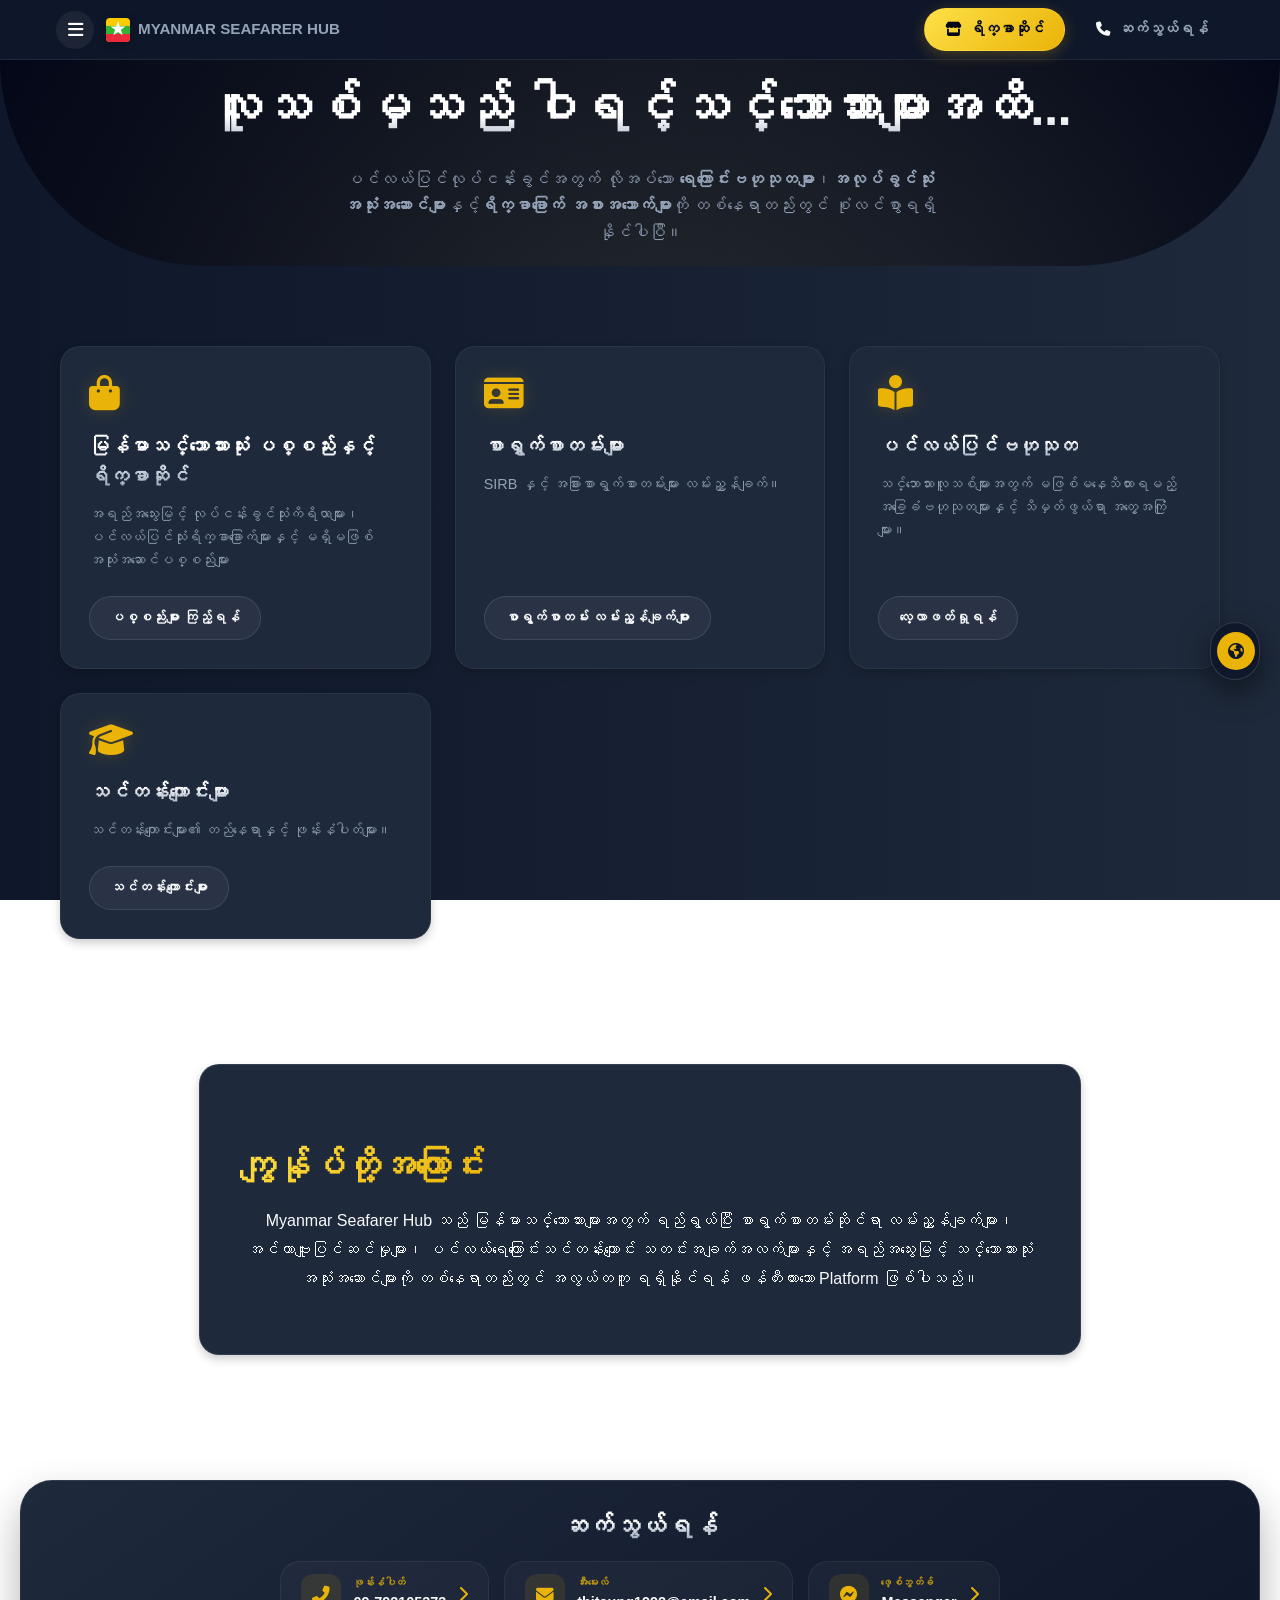
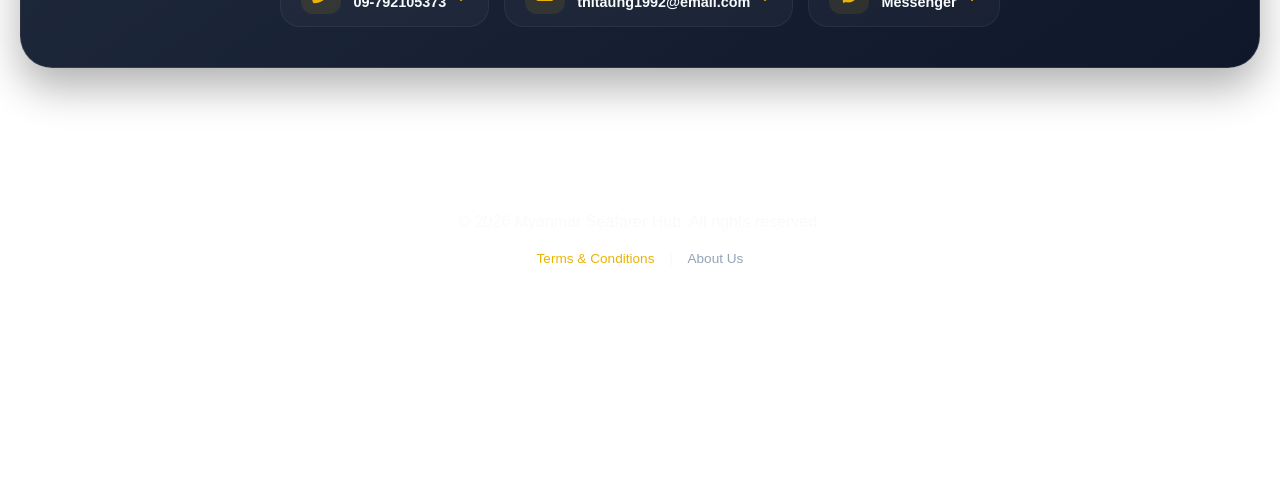
==== commit f49fb5fd: "Refactor contact section with updated links and structure" ====
--- a/index.html
+++ b/index.html
@@ -226,49 +226,67 @@
               </p>
             </div>
           </section>
-          <!-- Contact Section -->
+         <!-- Contact Section -->
           <section id="contact">
-            <h2 data-i18n="contact-title">ဆက်သွယ်ရန်</h2>
-
-            <div class="contact-grid">
-              <!-- Phone -->
-              <a href="tel:09xxxxxxx" class="contact-info-item">
-                <div class="contact-icon"><i class="fas fa-phone"></i></div>
-                <div class="contact-text-group">
-                  <span class="contact-label" data-i18n="contact-phone"
-                    >ဖုန်းနံပါတ်</span
-                  >
-                  <span class="contact-value">09-792105373</span>
-                </div>
-              </a>
-
-              <!-- Email -->
-              <a href="mailto:example@email.com" class="contact-info-item">
-                <div class="contact-icon"><i class="fas fa-envelope"></i></div>
-                <div class="contact-text-group">
-                  <span class="contact-label" data-i18n="contact-email"
-                    >အီးမေးလ်</span
-                  >
-                  <span class="contact-value">thitaung1992@email.com</span>
-                </div>
-              </a>
-
-              <!-- Facebook -->
-              <a
-                href="https://m.me/SawThitAg"
-                target="_blank"
-                class="contact-info-item"
-              >
-                <div class="contact-icon">
-                  <i class="fab fa-facebook-messenger"></i>
-                </div>
-                <div class="contact-text-group">
-                  <span class="contact-label" data-i18n="contact-fb"
-                    >Messenger</span
-                  >
-                  <span class="contact-value">Messenger</span>
-                </div>
-              </a>
+            <div class="contact-container">
+              <h2 data-i18n="contact-title">ဆက်သွယ်ရန်</h2>
+
+              <div class="contact-grid">
+                <a
+                  href="tel:+959792105373"
+                  class="contact-info-item phone-card"
+                >
+                  <div class="contact-icon">
+                    <i class="fas fa-phone-alt"></i>
+                  </div>
+                  <div class="contact-text-group">
+                    <span class="contact-label" data-i18n="contact-phone"
+                      >ဖုန်းနံပါတ်</span
+                    >
+                    <span class="contact-value">09-792105373</span>
+                  </div>
+                  <div class="contact-arrow">
+                    <i class="fas fa-chevron-right"></i>
+                  </div>
+                </a>
+
+                <a
+                  href="mailto:thitaung1992@email.com"
+                  class="contact-info-item email-card"
+                >
+                  <div class="contact-icon">
+                    <i class="fas fa-envelope"></i>
+                  </div>
+                  <div class="contact-text-group">
+                    <span class="contact-label" data-i18n="contact-email"
+                      >အီးမေးလ်</span
+                    >
+                    <span class="contact-value">thitaung1992@email.com</span>
+                  </div>
+                  <div class="contact-arrow">
+                    <i class="fas fa-chevron-right"></i>
+                  </div>
+                </a>
+
+                <a
+                  href="https://m.me/SawThitAg"
+                  target="_blank"
+                  class="contact-info-item messenger-card"
+                >
+                  <div class="contact-icon">
+                    <i class="fab fa-facebook-messenger"></i>
+                  </div>
+                  <div class="contact-text-group">
+                    <span class="contact-label" data-i18n="contact-fb"
+                      >Facebook</span
+                    >
+                    <span class="contact-value">Messenger</span>
+                  </div>
+                  <div class="contact-arrow">
+                    <i class="fas fa-chevron-right"></i>
+                  </div>
+                </a>
+              </div>
             </div>
           </section>
           <!-- Copyright Section (New) -->
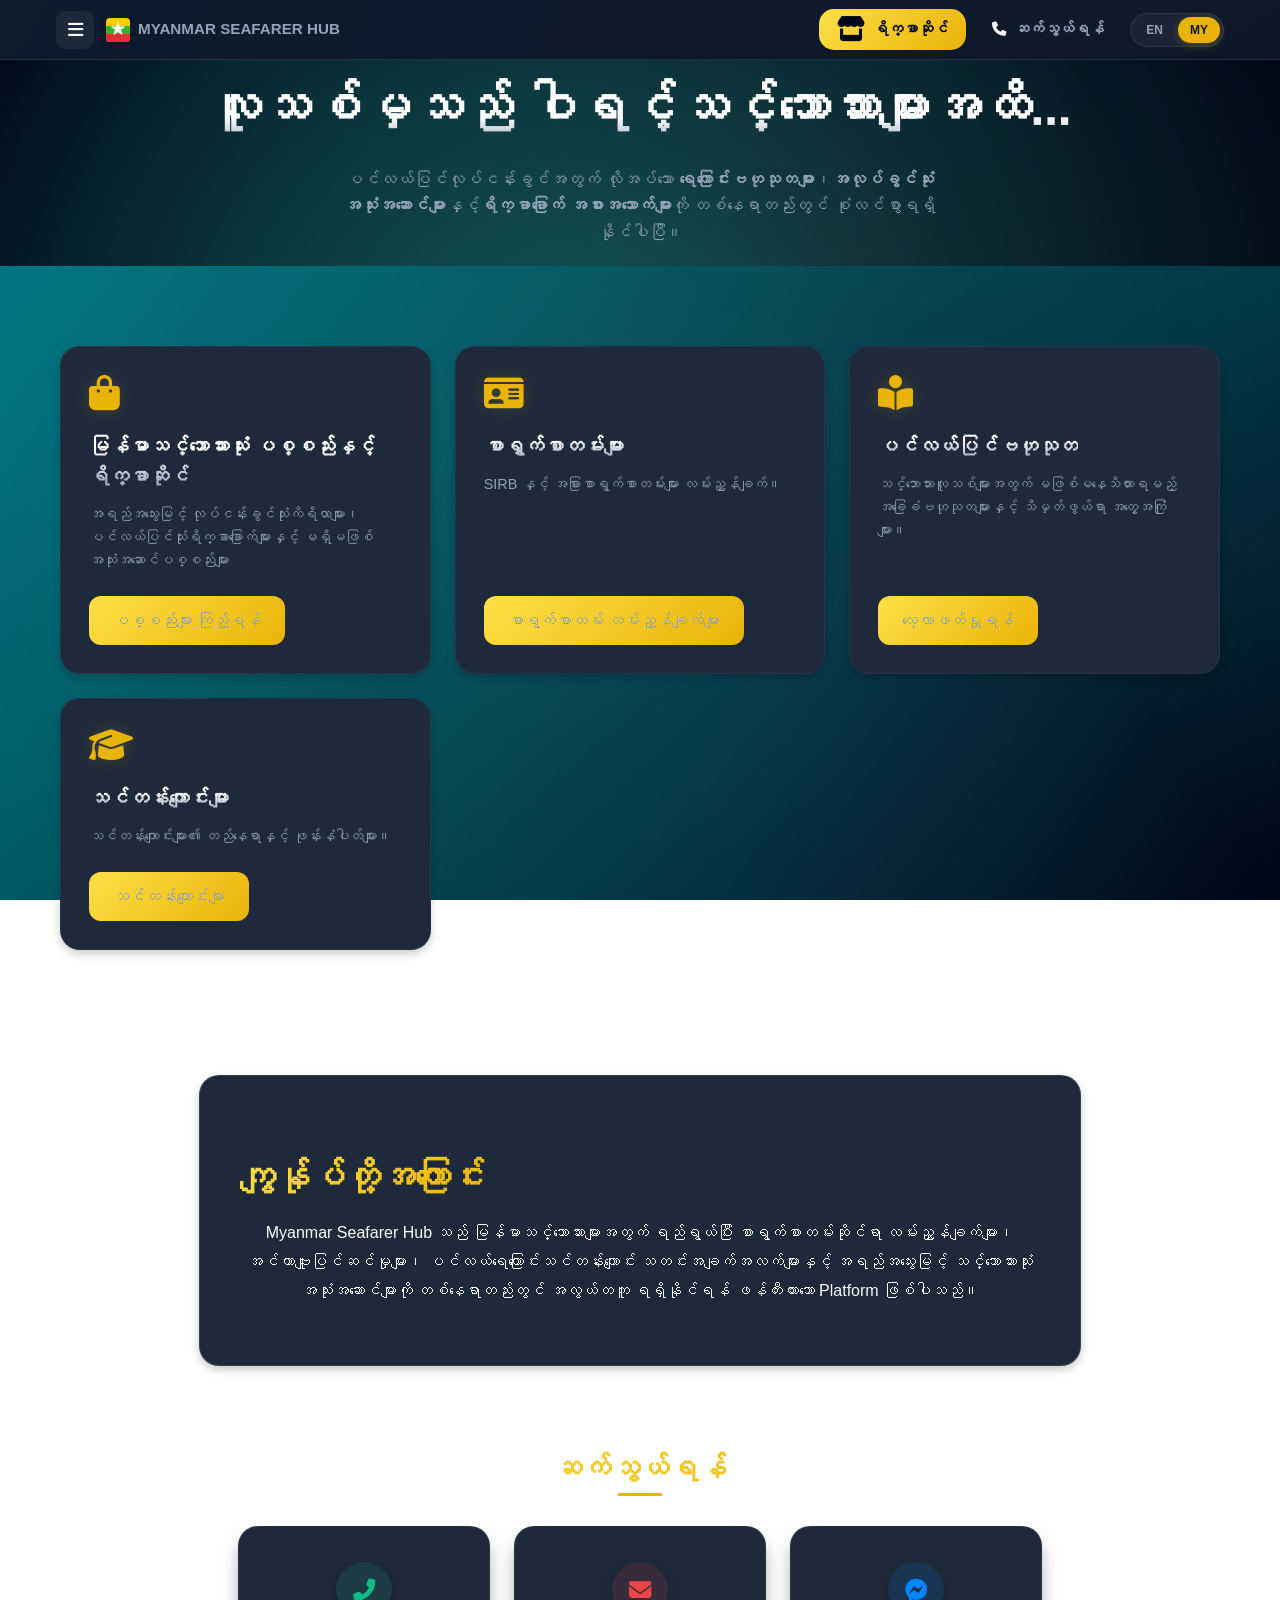
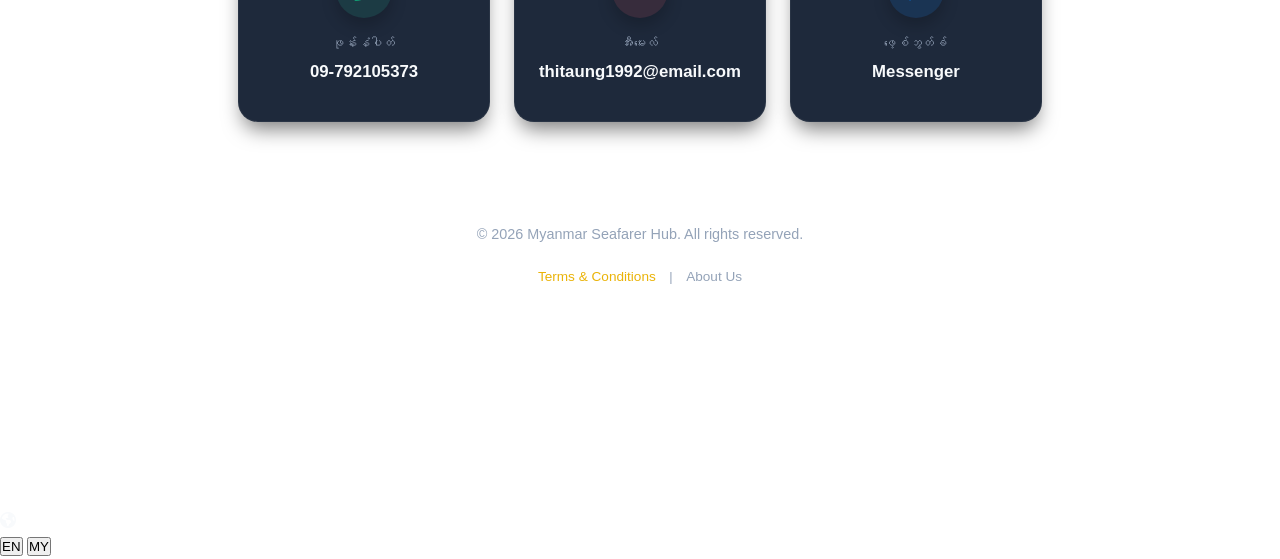
==== commit 7e3f3a39: "Add files via upload" ====
--- a/index.html
+++ b/index.html
@@ -3,7 +3,16 @@
   <head>
     <meta charset="UTF-8" />
     <meta name="viewport" content="width=device-width, initial-scale=1.0" />
+    <meta
+      name="description"
+      content="Myanmar Seafarer Hub - Guide, Documentation and Marine Supply for Myanmar Seafarers."
+    />
+    <meta
+      name="keywords"
+      content="Myanmar Seafarer, SIRB, CDC, Marine Shop, Seafarer Hub"
+    />
     <title>Myanmar Seafarer Career Support - Dashboard</title>
+
     <!-- Font Awesome 6 (နောက်ဆုံးထွက် version) -->
     <link
       rel="stylesheet"
@@ -38,14 +47,24 @@
             </div>
           </div>
 
-          <div class="nav-right desktop-only">
+          <div class="nav-right">
             <a href="shop.html" class="btn-shop">
               <i class="fas fa-store"></i>
-              <span data-i18n="nav-shop"> ရိက္ခာဆိုင်</span>
+              <span data-i18n="nav-shop">ရိက္ခာဆိုင်</span>
             </a>
-            <a href="#contact" class="nav-link" data-i18n="nav-contact">
-              <i class="fas fa-phone"></i><span> ဆက်သွယ်ရန် </span></a
-            >
+            <a
+              href="#contact"
+              class="nav-link desktop-only"
+              data-i18n="nav-contact"
+            >
+              <i class="fas fa-phone"></i><span>ဆက်သွယ်ရန်</span>
+            </a>
+
+            <!-- Integrated Navigation Language Switcher (အပေါ် Nav bar တန်းထဲသို့ ထည့်သွင်းထားခြင်း) -->
+            <div class="nav-lang-bar">
+              <button data-lang="en">EN</button>
+              <button data-lang="my" class="active">MY</button>
+            </div>
           </div>
         </div>
       </nav>
@@ -54,9 +73,6 @@
       <aside id="sidebar">
         <div class="sidebar-header">
           <h3 data-i18n="cat-title">ကဏ္ဍများ</h3>
-          <button id="close-sidebar" class="close-btn">
-            <i class="fas fa-times"></i>
-          </button>
         </div>
         <ul class="categories-list">
           <li class="active">
@@ -119,7 +135,7 @@
                 သင်္ဘောသားသုံး အသုံးအဆောင်ပစ္စည်းများ၊ အစားအေသာက်များ နှင့်
                 အဝတ်အထည်များ။
               </p>
-              <a href="shop.html" class="card-link-wrapper">
+              <a href="shop.html">
                 <div class="btn-fake" data-i18n="service-1-link">
                   ပစ္စည်းများ ကြည့်ရန်
                 </div>
@@ -134,7 +150,7 @@
               <p data-i18n="service-2-desc">
                 SIRB နှင့် အခြားစာရွက်စာတမ်းများ လမ်းညွှန်ချက်။
               </p>
-              <a href="docs.html" class="card-link-wrapper">
+              <a href="docs.html">
                 <div class="btn-fake" data-i18n="service-2-link">
                   လမ်းညွှန်ချက်များ
                 </div>
@@ -150,7 +166,7 @@
                 သင်္ဘောသားလူသစ်များအတွက် မဖြစ်မနေသိထားရမည့်
                 အခြေခံဗဟုသုတများနှင့် သိမှတ်ဖွယ်ရာ အတွေ့အကြုံများ။
               </p>
-              <a href="insight.html" class="card-link-wrapper">
+              <a href="insight.html">
                 <div class="btn-fake" data-i18n="service-3-link">
                   လေ့လာဖတ်ရှုရန်
                 </div>
@@ -165,7 +181,7 @@
               <p data-i18n="service-4-desc">
                 သင်တန်းကျောင်းများ၏ တည်နေရာနှင့် ဖုန်းနံပါတ်များ။
               </p>
-              <a href="training.html" class="card-link-wrapper">
+              <a href="training.html">
                 <div class="btn-fake" data-i18n="service-4-link">
                   သင်တန်းကျောင်းများ
                 </div>
@@ -226,7 +242,7 @@
               </p>
             </div>
           </section>
-         <!-- Contact Section -->
+          <!-- Contact Section -->
           <section id="contact">
             <div class="contact-container">
               <h2 data-i18n="contact-title">ဆက်သွယ်ရန်</h2>
@@ -289,7 +305,8 @@
               </div>
             </div>
           </section>
-          <!-- Copyright Section (New) -->
+
+          <!-- Copyright Section -->
           <footer>
             <div
               class="footer-bottom"
@@ -300,8 +317,10 @@
                 gap: 10px;
               "
             >
-              <div>&copy; 2026 Myanmar Seafarer Hub. All rights reserved.</div>
-              <div class="footer-links">
+              <div class="copyright-text">
+                &copy; 2026 Myanmar Seafarer Hub. All rights reserved.
+              </div>
+              <div class="dev-tag">
                 <a
                   href="terms.html"
                   onclick="
@@ -318,7 +337,7 @@
                 >
                 |
                 <a
-                  href="#about"
+                  href="index.html#about"
                   style="
                     color: var(--text-dim);
                     text-decoration: none;
--- a/main.css
+++ b/main.css
@@ -31,21 +31,54 @@
   scroll-behavior: smooth;
   -webkit-text-size-adjust: 100%;
   width: 100%;
-  overflow-x: hidden; /* အရေးကြီးသည်- ဘေးတိုက်ထွက်ခြင်းကို ကာကွယ်ရန် */
-}
-
+  overflow-x: hidden;
+}
+
+/* --- Neon Maritime Wave Effect --- */
 body {
-  background: linear-gradient(
-    to right,
-    var(--primary-dark) 0%,
-    var(--primary-light) 100%
-  );
+  /* ပင်လယ်ပြင် အရောင်တောက်တောက် (Vibrant Deep Sea Gradient) */
+  background: radial-gradient(circle at 50% 50%, #0f172a 0%, #020617 100%);
   background-attachment: fixed;
   color: var(--text-bright);
   line-height: 1.6;
   overflow-x: hidden;
-}
-
+  position: relative;
+}
+
+/* Neon Wave Overlay */
+body::before {
+  content: "";
+  position: fixed;
+  top: 0;
+  left: 0;
+  width: 100%;
+  height: 100%;
+  /* အရောင်ပိုတောက်စေရန်အတွက် နီယွန်အလင်းရောင်များ ပိုထည့်ထားသည် */
+  background:
+    linear-gradient(
+      125deg,
+      rgba(0, 242, 255, 0.5) 0%,
+      rgba(0, 100, 255, 0) 50%
+    ),
+    linear-gradient(235deg, rgba(0, 255, 150, 0.4) 0%, rgba(0, 150, 255, 0) 50%);
+  background-size: 200% 200%;
+  animation: gradient 8s ease infinite;
+  pointer-events: none;
+  z-index: -1;
+  filter: brightness(1.2) contrast(1.1);
+}
+
+@keyframes gradient {
+  0% {
+    background-position: 0% 50%;
+  }
+  50% {
+    background-position: 100% 50%;
+  }
+  100% {
+    background-position: 0% 50%;
+  }
+}
 /* တစ်သမတ်တည်းဖြစ်သော Typography (Gradient Headings) */
 h1,
 h2,
@@ -95,48 +128,17 @@
   width: 100%;
 }
 
-/* --- iPhone Style Buttons (Compact & Rounded) --- */
-
-.btn,
-button:not(.icon-btn):not(.nav-btn) {
-  display: inline-flex;
-  align-items: center;
-  justify-content: center;
-  gap: 8px;
-  padding: 10px 20px;
-  border-radius: 12px;
-  font-weight: 600;
-  font-size: 0.9rem;
-  cursor: pointer;
-  transition: var(--transition);
-  border: none;
-  min-height: 44px; /* Apple Touch Target Guideline */
-}
-
-.btn-primary {
-  background: var(--grad-gold);
-  color: var(--primary-dark);
-}
-
-.btn-primary:active {
-  transform: scale(0.95);
-}
-
-.btn-primary:hover {
-  opacity: 0.9;
-  transform: scale(0.97);
-}
-
-.btn-outline {
-  background: rgba(255, 255, 255, 0.05);
-  border: 1px solid rgba(255, 255, 255, 0.1);
-  color: var(--white);
-  backdrop-filter: blur(5px);
-}
-
-.btn-outline:hover {
-  background: rgba(255, 255, 255, 0.1);
-  border-color: var(--accent);
+#content-area {
+  flex: 1;
+  width: 100%;
+  padding: 60px 0px 100px;
+  margin: 0 auto;
+  display: flex;
+  flex-direction: column;
+}
+
+main {
+  padding: 40px 60px;
 }
 
 /* --- Overlay Styling --- */
@@ -147,34 +149,18 @@
   width: 100%;
   height: 100%;
   background: rgba(0, 0, 0, 0.7);
-  backdrop-filter: blur(4px); /* အနောက်ကို ဝါးသွားစေရန် */
-  z-index: 998; /* Sidebar (999) ရဲ့ အောက်မှာ ထားပါ */
-  display: none; /* ပုံမှန်အချိန်တွင် ပိတ်ထားမည် */
+  backdrop-filter: blur(4px);
+  z-index: 998;
+  display: none;
   opacity: 0;
   transition: opacity 0.3s ease;
 }
 
-/* Sidebar ပွင့်လာချိန် Overlay ကို ပြရန် */
 #overlay.active {
   display: block;
   opacity: 1;
 }
-.app-layout {
-  display: flex;
-  flex-direction: column;
-  min-height: 100vh;
-  width: 100%;
-}
-
-#content-area {
-  flex: 1;
-  width: 100%;
-  /* အပေါ်ကို ကပ်သွားစေရန် padding-top ကို ၂၀ အထိ လျှော့ချထားသည် */
-  padding: 60px 0px 100px;
-  margin: 0 auto;
-  display: flex;
-  flex-direction: column;
-}
+
 /* --- Navigation & Header --- */
 #sticky-nav {
   position: fixed;
@@ -183,8 +169,8 @@
   width: 100%;
   height: 60px;
   background: var(--nav-glass);
-  backdrop-filter: blur(20px);
-  -webkit-backdrop-filter: blur(20px);
+  backdrop-filter: blur(40px);
+  -webkit-backdrop-filter: blur(30px);
   border-bottom: 1px solid rgba(255, 255, 255, 0.08);
   z-index: 1000;
   display: flex;
@@ -214,7 +200,7 @@
   color: var(--white);
   width: 38px;
   height: 38px;
-  border-radius: 50%;
+  border-radius: 25%;
   cursor: pointer;
   transition: var(--transition);
   display: flex;
@@ -236,127 +222,373 @@
   border-radius: 4px;
   box-shadow: 0 2px 8px rgba(0, 0, 0, 0.3);
 }
-/* --- Laptop & Mobile Display logic --- */
+
+.nav-right {
+  display: flex;
+  align-items: center;
+  gap: 10px;
+}
+
+/* --- Display Logic (Desktop default) --- */
 .desktop-only {
   display: flex !important;
 }
-
 .mobile-only {
   display: none !important;
 }
 
-/* --- Responsive Layout Logic --- */
-.desktop-only {
-  display: flex !important;
-}
-.mobile-only {
-  display: none !important;
-}
-
-@media (max-width: 768px) {
-  .desktop-only {
-    display: none !important;
-  }
-  .mobile-only {
-    display: flex !important;
-  }
-
-  /* ဖုန်းမှာ Header ပိုကျစ်လစ်စေရန် */
-  .logo span {
-    font-size: 0.85rem;
-  }
-  #menu-toggle {
-    display: none;
-  } /* Bottom Nav ရှိလျှင် ဖျောက်ထားနိုင်သည် */
-}
-
-/* ==========================================
-   Header / Navigation ရှိ စျေးဆိုင်ခလုတ် (Premium Style)
-   ========================================== */
+/* --- 🛒 Premium Shop Button --- */
 .btn-shop {
-  /* 💡 သာမန်အဝါရောင်အစား ကိုစော၏ Gradient Gold ကို သုံးပြီး ပိုမိုတောက်ပစေခြင်း */
+  position: relative;
+  isolation: isolate;
+  overflow: hidden;
+  z-index: 1;
+  transition: all 0.4s ease;
   background: var(--grad-gold);
-  color: var(
-    --bg-main
-  ) !important; /* အဝါရောင်နောက်ခံပေါ်တွင် စာသားအမှောင်ရောင် ထင်ရှားစေရန် */
-  font-size: 0.9rem;
+  color: var(--bg-main) !important;
+  font-size: 25px;
   font-weight: 700;
-  margin-right: 15px;
-  padding: 8px 20px;
-  border-radius: 50px; /* လုံးဝန်းသော Capsule ပုံစံ ခလုတ်ဒီဇိုင်း */
-  text-decoration: none;
+  padding: 8px 18px;
+  border-radius: 15px;
   display: inline-flex;
   align-items: center;
-  justify-content: center;
-  gap: 8px; /* အိုင်ကွန်နှင့် စာသားကြား ၈ ပစ်ဆယ် အကွာအဝေး */
-
-  /* ခလုတ်နှင့်လိုက်ဖက်မည့် အရိပ် (Shadow) ကို သေသပ်အောင် ချိန်ညှိခြင်း */
-  box-shadow: 0 4px 15px rgba(234, 179, 8, 0.25);
-  border: 1px solid rgba(253, 224, 71, 0.3); /* အနားသတ်ကို ရွှေရောင်ဖျော့ဖျော့လိုင်းလေး ခံပေးခြင်း */
-
-  transition: var(--transition);
+  gap: 8px;
   cursor: pointer;
 }
 
-/* ခလုတ်ပေါ်သို့ မောက်စ်တင်လျှင် ဖြစ်ပေါ်မည့် အကျိုးသက်ရောက်မှု */
-.btn-shop:hover {
-  /* Hover ဖြစ်ချိန်တွင် အရောင်ကို အနည်းငယ်ရင့်စေပြီး ပိုကြွလာစေရန် */
+.btn-shop::before {
+  content: "";
+  position: absolute;
+  top: 0;
+  left: auto;
+  right: 0;
+  width: 0;
+  height: 100%;
   background: linear-gradient(
     135deg,
     var(--accent) 0%,
     var(--accent-hover) 100%
   );
-  transform: translateY(
-    -2px
-  ); /* အပေါ်သို့ ၂ ပစ်ဆယ် အလိုအလျောက် ကြွတက်မည့် Effect */
-
-  /* အရိပ်ကို ပိုမိုထင်ရှားစေပြီး ခလုတ်လင်းလာသည့်ပုံစံ ပြုလုပ်ခြင်း */
-  box-shadow: 0 6px 20px rgba(234, 179, 8, 0.45);
-  border-color: rgba(253, 224, 71, 0.5);
-}
-
-/* ခလုတ်ကို နှိပ်လိုက်သည့်အချိန် (Click/Active) ဖြစ်ပေါ်မည့် အကျိုးသက်ရောက်မှု */
+  transition: width 0.5s cubic-bezier(0.785, 0.135, 0.15, 0.86);
+  z-index: -1;
+  border-radius: inherit;
+  transition: 0.4s;
+}
+
+.btn-shop:hover {
+  transform: translateY(-2px);
+  box-shadow: 0 8px 25px rgba(234, 179, 8, 0.4);
+  color: var(--primary-dark) !important;
+}
+
+.btn-shop:hover::before {
+  width: 100%;
+  left: 0;
+  right: auto;
+}
+
 .btn-shop:active {
-  transform: translateY(0); /* ပြန်ကျသွားပြီး အထိအတွေ့ ခံစားချက်ပေးခြင်း */
+  transform: translateY(0);
   box-shadow: 0 3px 10px rgba(234, 179, 8, 0.3);
 }
-/* 🎯 .btn-shop ထဲက စာသား (span) ကို လုံးဝအမဲရောင်ဖြစ်စေရန် */
-.btn-shop span {
-  color: var(
-    --bg-main
-  ) !important; /* #020617 အမှောင်ရောင် (စာသားအမဲ) ဖြစ်သွားစေမည် */
-}
-
-/* 🎯 .btn-shop ထဲက အိုင်ကွန် (i) ကိုပါ လုံးဝအမဲရောင်ဖြစ်စေရန် */
+
+.btn-shop span,
 .btn-shop i {
-  color: var(--bg-main) !important; /* အိုင်ကွန်ပါ အမဲရောင်ပြောင်းစေမည် */
-}
-/* ၂။ သာမန် Navigation Link (ဥပမာ - ဆက်သွယ်ရန် လင့်ခ်) အတွက် မူရင်းဒီဇိုင်း */
+  color: var(--bg-main) !important;
+}
+
+/* --- 🔗 Navigation Links --- */
 .nav-link {
   color: var(--text-bright);
   font-weight: 600;
   font-size: 0.9rem;
   padding: 8px 16px;
-  border-radius: 12px;
+  border-radius: 15px;
   text-decoration: none;
   display: inline-flex;
   align-items: center;
-  gap: 8px; /* 💡 ဤနေရာတွင် gap: 8px ခံလိုက်ခြင်းဖြင့် ဖုန်းအိုင်ကွန်နှင့် ဆက်သွယ်ရန်စာသား လှလှပပ ကွာသွားပါမည် */
+  gap: 8px;
   transition: var(--transition);
+  position: relative;
+  overflow: hidden;
+  z-index: 1;
+}
+
+.nav-link::before {
+  content: "";
+  position: absolute;
+  top: 0;
+  left: auto;
+  right: 0%;
+  width: 0;
+  height: 100%;
+  background: linear-gradient(
+    135deg,
+    var(--accent) 0%,
+    var(--accent-hover) 100%
+  );
+  transition: width 0.4s cubic-bezier(0.25, 1, 0.5, 1);
+  z-index: -1;
+  border-radius: inherit;
 }
 
 .nav-link:hover {
-  background: var(--primary-dark); /* မှန်ကြည်ရောင် အနောက်ခံဖျော့ဖျော့ */
-  color: var(--accent) !important;
+  color: var(--primary-dark) !important;
   transform: translateY(-2px);
-}
-
-/* ဆက်သွယ်ရန်လင့်ခ်ထဲက အိုင်ကွန်ကိုပါ Hover ဖြစ်ရင် အဝါရောင် လိုက်ပြောင်းစေရန် */
+  box-shadow: 0 4px 12px rgba(234, 179, 8, 0.2);
+}
+
+.nav-link:hover::before {
+  width: 100%;
+  left: 0;
+  right: auto;
+}
+
 .nav-link:hover i {
+  color: var(--primary-dark) !important;
+}
+
+/* --- 🌐 Integrated Language Switcher (Dropdown / Compact Toggle) --- */
+.nav-lang-bar {
+  display: flex;
+  align-items: center;
+  background: rgba(255, 255, 255, 0.05);
+  border: 1px solid rgba(255, 255, 255, 0.08);
+  border-radius: 50px;
+  padding: 3px;
+  gap: 3px;
+}
+
+.nav-lang-bar button {
+  background: transparent;
+  border: none;
+  color: var(--text-dim);
+  padding: 6px 12px;
+  border-radius: 50px;
+  font-size: 0.75rem;
+  font-weight: 800;
+  cursor: pointer;
+  transition: var(--transition);
+  min-height: auto !important; /* Reset body button target height */
+}
+
+.nav-lang-bar button.active {
+  background: var(--accent);
+  color: var(--primary-dark) !important;
+  box-shadow: 0 2px 8px rgba(234, 179, 8, 0.3);
+}
+
+.nav-lang-bar button:hover:not(.active) {
+  color: var(--white);
+  background: rgba(255, 255, 255, 0.08);
+}
+
+/* --- 🌟 Hero Section --- */
+.hero {
+  display: flex;
+  flex-direction: column;
+  justify-content: center;
+  align-items: center;
+  text-align: center;
+  width: 100%;
+  min-height: 20vh;
+  padding: 10px 24px 20px;
+  margin-bottom: 40px;
+  background: radial-gradient(
+    circle at center,
+    rgba(234, 179, 8, 0.08) 0%,
+    var(--bg-main) 100%
+  );
+  background-attachment: fixed;
+  position: relative;
+}
+
+.hero h1 {
+  font-size: clamp(1.8rem, 5vw, 3.2rem);
+  font-weight: 800;
+  line-height: 1.3;
+  max-width: 900px;
+  margin-bottom: 20px;
+  letter-spacing: -0.01em;
+  background: linear-gradient(to bottom, #ffffff 60%, #94a3b8 100%);
+  -webkit-background-clip: text;
+  -webkit-text-fill-color: transparent;
+  padding: 5px 0;
+}
+
+.hero p {
+  font-size: clamp(1rem, 1.3vw, 1.15rem);
+  color: var(--text-dim);
+  max-width: 600px;
+  line-height: 1.6;
+  margin: 0 auto;
+}
+
+/* --- 🔙 Back Link Button --- */
+.back-link-container {
+  width: 100%;
+  display: flex;
+  justify-content: center;
+  margin-top: 25px;
+  margin-bottom: 10px;
+}
+
+.back-link {
+  display: inline-flex;
+  align-items: center;
+  gap: 10px;
+  padding: 10px 22px;
+  background: rgba(255, 255, 255, 0.03);
+  border: 1px solid rgba(255, 255, 255, 0.1);
+  border-radius: 50px;
   color: var(--accent);
-}
-
-/* --- Sidebar Styling --- */
+  text-decoration: none;
+  font-size: 0.9rem;
+  font-weight: 600;
+  transition: var(--transition);
+}
+
+.back-link:hover {
+  background: rgba(234, 179, 8, 0.1);
+  border-color: var(--accent);
+  transform: translateY(-3px);
+  box-shadow: 0 5px 15px rgba(234, 179, 8, 0.2);
+}
+
+.back-link i {
+  font-size: 0.8rem;
+}
+
+/* --- 📞 Contact Section (Laptop Mode 3-Columns) --- */
+#contact {
+  display: flex;
+  flex-direction: column;
+  align-items: center;
+  justify-content: center;
+}
+
+.contact-container {
+  max-width: 1100px;
+  margin: 0 auto;
+}
+
+#contact h2 {
+  font-size: 1.8rem;
+  font-weight: 700;
+  color: var(--text-bright);
+  text-align: center;
+  margin-bottom: 40px;
+  position: relative;
+}
+
+#contact h2::after {
+  content: "";
+  position: absolute;
+  bottom: -10px;
+  left: 50%;
+  transform: translateX(-50%);
+  width: 45px;
+  height: 3px;
+  background: var(--accent);
+  border-radius: 2px;
+}
+
+.contact-grid {
+  display: grid;
+  grid-template-columns: repeat(3, 1fr);
+  gap: 24px;
+  width: 100%;
+}
+
+.contact-info-item {
+  display: flex;
+  flex-direction: column;
+  align-items: center;
+  justify-content: center;
+  text-align: center;
+  background: var(--card-bg);
+  border: 1px solid rgba(255, 255, 255, 0.05);
+  border-radius: 20px;
+  padding: 35px 24px;
+  text-decoration: none;
+  position: relative;
+  overflow: hidden;
+  transition: var(--transition);
+  box-shadow: var(--shadow);
+}
+
+.contact-icon {
+  width: 56px;
+  height: 56px;
+  border-radius: 50%;
+  display: flex;
+  align-items: center;
+  justify-content: center;
+  font-size: 1.4rem;
+  margin-bottom: 16px;
+  transition: var(--transition);
+  box-shadow: 0 8px 16px rgba(0, 0, 0, 0.2);
+}
+
+.contact-text-group {
+  display: flex;
+  flex-direction: column;
+  align-items: center;
+  justify-content: center;
+  gap: 6px;
+  width: 100%;
+}
+
+.contact-label {
+  font-size: 0.75rem;
+  color: var(--text-dim);
+  text-transform: uppercase;
+  letter-spacing: 0.8px;
+  font-weight: 500;
+}
+
+.contact-value {
+  font-size: 1.05rem;
+  font-weight: 600;
+  color: var(--text-bright);
+  word-break: break-all;
+  transition: var(--transition);
+}
+
+.contact-arrow {
+  display: none;
+}
+
+.phone-card .contact-icon {
+  background: rgba(16, 185, 129, 0.12);
+  color: var(--sms);
+}
+.email-card .contact-icon {
+  background: rgba(239, 68, 68, 0.12);
+  color: var(--warning);
+}
+.messenger-card .contact-icon {
+  background: rgba(0, 132, 255, 0.12);
+  color: var(--messenger);
+}
+
+.contact-info-item:hover {
+  background: #243249;
+  transform: translateY(-5px);
+  border-color: rgba(255, 255, 255, 0.12);
+  box-shadow: 0 16px 32px -8px rgba(0, 0, 0, 0.6);
+}
+
+.contact-info-item:hover .contact-icon {
+  transform: scale(1.08);
+  box-shadow: 0 0 15px currentColor;
+}
+
+.contact-info-item:hover .contact-value {
+  color: var(--accent);
+}
+
+/* --- 🌐 Sidebar Navigation --- */
 #sidebar {
   position: fixed;
   top: 0;
@@ -372,7 +604,6 @@
 #sidebar.active {
   left: 0;
 }
-
 .sidebar-header {
   padding: 25px 20px;
   display: flex;
@@ -397,439 +628,7 @@
   color: var(--accent);
 }
 
-@media (min-width: 1024px) {
-  .app-layout {
-    /* Laptop မှာ sidebar နဲ့ main ကို ဘေးတိုက်ပြချင်ရင် 
-       ဒီနေရာမှာ flex-direction: row; ပြောင်းလို့ရပါတယ် 
-       ဒါပေမဲ့ လက်ရှိ design အတိုင်းဆိုရင် column က ပိုရှင်းပါတယ် */
-  }
-
-  main {
-    padding: 40px 60px; /* Laptop မှာ ဘေး space ပိုချန်ပေးမယ် */
-  }
-}
-
-/* --- Mobile အတွက် ညှိချက် --- */
-@media (max-width: 768px) {
-  main {
-    padding: 15px;
-    padding-bottom: 100px; /* Mobile Bottom Nav အတွက် နေရာပိုချန်တာပါ */
-  }
-}
-/* --- Hero Section Refined Design --- */
-
-.hero {
-  display: flex;
-  flex-direction: column;
-  justify-content: center;
-  align-items: center;
-  text-align: center;
-  width: 100%;
-  border-bottom-left-radius: 300px;
-  border-bottom-right-radius: 300px;
-
-  /* အပေါ်ဘက်တွေကို အချွန်အတိုင်းထားရန် (Default က 0 ဖြစ်သော်လည်း သေချာစေရန်) */
-  border-top-left-radius: 0;
-  border-top-right-radius: 0;
-
-  /* အပေါ်ကို ကပ်သွားစေရန် height ကို လျှော့ချလိုက်သည် */
-  min-height: 20vh;
-  /* အပေါ်ဘက် padding ကို နည်းနိုင်သမျှ နည်းအောင် ထားပြီး အောက်ဘက်တွင် Content Grid နှင့် ခြားရန် margin ထည့်သည် */
-  padding: 10px 24px 20px;
-  margin-bottom: 40px; /* Content Grid နှင့် ခြားရန် */
-
-  background: radial-gradient(
-    circle at center,
-    rgba(234, 179, 8, 0.08) 0%,
-    var(--bg-main) 100%
-  );
-  background-attachment: fixed; /* Scroll လုပ်လျှင် background ငြိမ်နေစေရန် */
-  position: relative;
-}
-
-.hero h1 {
-  /* စာသားတွေ မပြတ်သွားအောင် line-height ကို ၁.၃ သို့ တိုးမြှင့်လိုက်သည် */
-  font-size: clamp(1.8rem, 5vw, 3.2rem);
-  font-weight: 800;
-  line-height: 1.3;
-  max-width: 900px; /* စာသားပြတ်မသွားစေရန် width ကို နည်းနည်းတိုးသည် */
-  margin-bottom: 20px;
-  letter-spacing: -0.01em;
-
-  background: linear-gradient(to bottom, #ffffff 60%, #94a3b8 100%);
-  -webkit-background-clip: text;
-  -webkit-text-fill-color: transparent;
-  padding: 5px 0; /* စာသားထိပ်/အောက် မပြတ်စေရန် */
-}
-
-.hero p {
-  /* စာကြောင်းတွေ ပြတ်မသွားအောင် line-height ကို ၁.၆ ထားပါသည် */
-  font-size: clamp(1rem, 1.3vw, 1.15rem);
-  color: var(--text-dim);
-  max-width: 600px;
-  line-height: 1.6;
-  margin: 0 auto;
-}
-
-/* --- Responsive Layout for Mobile --- */
-@media (max-width: 768px) {
-  .hero {
-    min-height: 30vh;
-    padding: 80px 20px 20px;
-    margin-bottom: 20px;
-  }
-
-  .hero h1 {
-    font-size: 1.7rem;
-    line-height: 1.4; /* ဖုန်းမှာ စာကြောင်းတွေ တစ်ကြောင်းနဲ့တစ်ကြောင်း မကပ်စေရန် */
-    margin-bottom: 12px;
-  }
-
-  .hero p {
-    font-size: 0.95rem;
-    line-height: 1.5;
-  }
-}
-
-/* Laptop ကြီးများတွင် အချိုးအစား ညီညွတ်စေရန် */
-@media (min-width: 1440px) {
-  .hero {
-    min-height: 35vh;
-    margin-bottom: 60px;
-  }
-  .hero h1 {
-    font-size: 3.5rem;
-  }
-}
-/* --- Back Link Container & Button (New Addition) --- */
-.back-link-container {
-  width: 100%;
-  display: flex;
-  justify-content: center;
-  margin-top: 25px; /* စာသားများနှင့် ခွာထားရန် */
-  margin-bottom: 10px;
-}
-
-.back-link {
-  display: inline-flex;
-  align-items: center;
-  gap: 10px;
-  padding: 10px 22px;
-  background: rgba(255, 255, 255, 0.03);
-  border: 1px solid rgba(255, 255, 255, 0.1);
-  border-radius: 50px;
-  color: var(--accent);
-  text-decoration: none;
-  font-size: 0.9rem;
-  font-weight: 600;
-  transition: var(--transition);
-}
-
-.back-link:hover {
-  background: rgba(234, 179, 8, 0.1);
-  border-color: var(--accent);
-  transform: translateY(-3px);
-  box-shadow: 0 5px 15px rgba(234, 179, 8, 0.2);
-}
-
-.back-link i {
-  font-size: 0.8rem;
-}
-@media (max-width: 768px) {
-  .hero {
-    min-height: 30vh;
-    padding: 90px 20px 20px;
-  }
-  .hero h1 {
-    line-height: 1.5;
-  }
-  .back-link-container {
-    margin-top: 15px;
-  }
-}
-
-/* ==========================================
-   CONTACT SECTION (RESPONSIVE LAYOUT)
-   ========================================== */
-
-#contact {
-  margin: 40px 20px;
-  padding: 30px 24px;
-  background: linear-gradient(
-    145deg,
-    var(--primary-light),
-    var(--primary-dark)
-  );
-  border-radius: 32px;
-  border: 1px solid rgba(255, 255, 255, 0.1);
-  display: flex;
-  flex-direction: column;
-  align-items: center;
-  gap: 20px;
-  box-shadow: 0 20px 40px rgba(0, 0, 0, 0.3);
-  text-align: center;
-  overflow: hidden;
-}
-
-#contact h2 {
-  font-size: 1.6rem;
-  color: var(--text-bright);
-  background: var(--grad-text);
-  -webkit-background-clip: text;
-  -webkit-text-fill-color: transparent;
-  margin-bottom: 10px;
-}
-
-/* Items Grid - Desktop တွင် ဘေးတိုက် တစ်တန်းတည်း ဖြစ်စေရန် */
-.contact-grid {
-  display: flex;
-  flex-direction: row;
-  justify-content: center;
-  align-items: center;
-  gap: 15px;
-  width: 100%;
-  flex-wrap: nowrap;
-  overflow-x: auto;
-  padding: 10px 5px;
-  scrollbar-width: none;
-}
-
-.contact-grid::-webkit-scrollbar {
-  display: none;
-}
-
-.contact-info-item {
-  background: rgba(255, 255, 255, 0.03);
-  padding: 12px 20px;
-  border-radius: 20px;
-  display: flex;
-  flex-direction: row;
-  align-items: center;
-  gap: 12px;
-  border: 1px solid rgba(255, 255, 255, 0.05);
-  transition: all 0.3s ease;
-  text-decoration: none;
-  flex: 0 0 auto;
-}
-
-.contact-info-item:hover {
-  background: rgba(255, 255, 255, 0.08);
-  border-color: var(--accent);
-  transform: translateY(-3px);
-}
-
-.contact-icon {
-  width: 40px;
-  height: 40px;
-  background: rgba(234, 179, 8, 0.1);
-  border-radius: 12px;
-  display: flex;
-  align-items: center;
-  justify-content: center;
-  font-size: 1.1rem;
-  color: var(--accent);
-  flex-shrink: 0;
-}
-
-.contact-text-group {
-  display: flex;
-  flex-direction: column;
-  align-items: flex-start;
-  text-align: left;
-}
-
-.contact-label {
-  font-size: 0.65rem;
-  color: var(--accent);
-  text-transform: uppercase;
-  letter-spacing: 0.5px;
-  font-weight: 700;
-  opacity: 0.8;
-}
-
-.contact-value {
-  font-size: 0.9rem;
-  font-weight: 600;
-  color: var(--text-bright);
-  white-space: nowrap;
-}
-
-/* --- Mobile View Adjustments (အပေါ်အောက် ပြောင်းလဲခြင်း) --- */
-@media (max-width: 768px) {
-  .contact-grid {
-    flex-direction: column; /* ဖုန်းတွင် အပေါ်အောက် စီရန် */
-    flex-wrap: wrap;
-    gap: 12px;
-    overflow-x: visible;
-  }
-
-  .contact-info-item {
-    width: 100%; /* ဖုန်းတွင် တစ်ခုချင်းစီ အပြည့်ပြရန် */
-    max-width: 320px;
-    flex: none;
-    justify-content: flex-start;
-  }
-
-  .contact-value {
-    white-space: normal;
-    word-break: break-all;
-  }
-  .hero {
-    min-height: 30vh;
-    padding: 90px 20px 20px;
-    border-radius: 0 0 50px 50px;
-  }
-  .hero h1 {
-    line-height: 1.5;
-  }
-}
-
-/* --- 4. Language Switcher (Floating Collapse Button) --- */
-.mobile-lang-bar {
-  position: fixed;
-  bottom: 220px;
-  right: 20px;
-  background: rgba(15, 23, 42, 0.95);
-  backdrop-filter: blur(15px);
-  -webkit-backdrop-filter: blur(15px);
-  padding: 6px;
-  border-radius: 50px;
-  border: 1px solid rgba(255, 255, 255, 0.15);
-  display: flex;
-  align-items: center;
-  z-index: 2000;
-  box-shadow: 0 10px 30px rgba(0, 0, 0, 0.5);
-  transition: all 0.5s cubic-bezier(0.175, 0.885, 0.32, 1.275);
-  max-width: 50px;
-  overflow: hidden;
-  cursor: pointer;
-  gap: 0px; /* အစတွင် gap မရှိစေရန် */
-  max-width: 50px; /* ပုံမှန်အချိန်မှာ အိုင်ကွန်စာပဲ ပေါ်ရမယ် */
-  transition: all 0.5s ease;
-}
-
-/* Toggle Active State - ပွင့်လာသည့်အခါ */
-.mobile-lang-bar.active {
-  max-width: 280px; /* နေရာပိုချဲ့လိုက်သည် */
-  padding: 6px 14px;
-  gap: 12px; /* Icon နှင့် Buttons ကြား ခွာလိုက်သည် */
-}
-
-/* Main Language Icon */
-.lang-toggle-icon {
-  width: 38px;
-  height: 38px;
-  min-width: 38px;
-  display: flex;
-  align-items: center;
-  justify-content: center;
-  background: var(--accent);
-  color: var(--primary-dark);
-  border-radius: 50%;
-  font-size: 1rem;
-  transition: transform 0.4s ease;
-}
-
-.mobile-lang-bar.active .lang-toggle-icon {
-  transform: rotate(360deg);
-  background: rgba(255, 255, 255, 0.1);
-  color: var(--accent);
-}
-
-/* Language Buttons Wrapper */
-.lang-options {
-  display: flex;
-  gap: 10px; /* EN နှင့် MY ကြား ခွာလိုက်သည် */
-  opacity: 0;
-  transform: translateX(20px);
-  transition: all 0.4s ease;
-  pointer-events: none;
-}
-
-.mobile-lang-bar.active .lang-options {
-  opacity: 1;
-  transform: translateX(0);
-  pointer-events: auto;
-}
-
-.mobile-lang-bar button {
-  background: transparent;
-  border: none;
-  color: var(--text-dim);
-  padding: 8px 16px; /* ခလုတ်ထဲက စာသားများကိုလည်း နေရာပိုပေးလိုက်သည် */
-  border-radius: 50px;
-  font-size: 0.75rem;
-  font-weight: 800;
-  cursor: pointer;
-  transition: var(--transition);
-  text-transform: uppercase;
-  white-space: nowrap;
-}
-
-.mobile-lang-bar button.active {
-  background: var(--accent);
-  color: var(--primary-dark);
-}
-
-.mobile-lang-bar button:hover:not(.active) {
-  color: var(--white);
-  background: rgba(255, 255, 255, 0.1);
-}
-
-/* --- iPhone Bottom Navigation --- */
-#mobile-bottom-nav {
-  position: fixed;
-  bottom: 0;
-  left: 0;
-  width: 100%;
-  background: rgba(15, 23, 42, 0.9);
-  backdrop-filter: blur(20px);
-  -webkit-backdrop-filter: blur(20px);
-  height: 75px;
-  display: flex;
-  justify-content: space-around;
-  align-items: center;
-  border-top: 1px solid rgba(255, 255, 255, 0.1);
-  padding-bottom: env(safe-area-inset-bottom); /* iPhone Notch Space */
-}
-
-.bottom-nav-item a,
-.bottom-nav-item button {
-  display: flex;
-  flex-direction: column;
-  align-items: center;
-  color: var(--text-dim);
-  font-size: 0.7rem;
-  background: none;
-  border: none;
-  gap: 4px;
-}
-
-.bottom-nav-item.active a,
-.bottom-nav-item.active button {
-  color: var(--accent);
-}
-
-.bottom-nav-item i {
-  font-size: 1.3rem;
-}
-
-/* --- Mobile Fixes --- */
-@media (max-width: 768px) {
-  .hero {
-    padding: 100px 16px 40px;
-  }
-  .grid-container {
-    gap: 15px;
-  }
-  #contact {
-    padding: 30px 16px;
-  }
-  body {
-    line-height: 1.6;
-  }
-}
-/* --- 4. Footer Styling --- */
+/* --- 🌐 Footer Area --- */
 .footer-bottom {
   padding: 60px 24px 120px;
   text-align: center;
@@ -848,19 +647,154 @@
   color: var(--text-dim);
 }
 
-/* --- Mobile Specific Optimization --- */
-@media (max-width: 600px) {
-  .grid-container {
+/* ==========================================================================
+   📱 SECTION 2: MOBILE ONLY STYLES (Responsive Media Queries)
+   ========================================================================== */
+/* Laptop ကြီးများအတွက် Hero ညှိချက် */
+@media (min-width: 1440px) {
+  .hero {
+    min-height: 35vh;
+    margin-bottom: 40px;
+  }
+  .hero h1 {
+    font-size: 3.5rem;
+  }
+}
+@media (max-width: 768px) {
+  /* Display Logic Switch */
+  .desktop-only {
+    display: none !important;
+  }
+  .mobile-only {
+    display: flex !important;
+  }
+
+  /* Layout & Main Padding Adjustments */
+  main {
+    padding: 15px;
+    padding-bottom: 100px;
+  }
+
+  /* Header & Logo Responsive */
+  .logo span {
+    font-size: 0.85rem;
+  }
+  #menu-toggle {
+    display: none;
+  }
+
+  /* Hero Section Mobile View */
+  .hero {
+    min-height: 30vh;
+    padding: 50px 20px 20px;
+    margin-bottom: 20px;
+  }
+  .hero h1 {
+    font-size: 1.7rem;
+    line-height: 1.4;
+    margin-bottom: 12px;
+  }
+  .hero p {
+    font-size: 0.95rem;
+    line-height: 1.5;
+  }
+
+  /* Back Link Mobile */
+  .back-link-container {
+    margin-top: 15px;
+  }
+
+  /* Contact Grid Mobile View (1 Column Card Stack) */
+  .contact-grid {
     grid-template-columns: 1fr;
-    padding: 0 16px;
-  }
-
-  #contact {
-    margin: 60px 16px 120px;
-    padding: 40px 20px;
-  }
-
+    gap: 20px;
+  }
   .contact-info-item {
-    max-width: 100%;
-  }
-}
+    padding: 30px 20px;
+  }
+  .btn-shop {
+    display: none !important;
+  }
+
+  /* --- 📱 Floating Capsule Bottom Navigation --- */
+  #mobile-bottom-nav {
+    position: fixed;
+    bottom: 16px;
+    left: 50%;
+    transform: translateX(-50%);
+    width: calc(100% - 32px);
+    max-width: 480px;
+    background: rgba(15, 23, 42, 0.85);
+    backdrop-filter: blur(16px);
+    -webkit-backdrop-filter: blur(16px);
+    height: 68px;
+    display: flex;
+    justify-content: space-around;
+    align-items: center;
+    border-radius: 24px;
+    border: 1px solid rgba(255, 255, 255, 0.08);
+    box-shadow: 0 12px 32px -4px rgba(0, 0, 0, 0.7);
+    z-index: 10000;
+    padding: 0 10px;
+    transition: var(--transition);
+  }
+
+  .bottom-nav-item {
+    flex: 1;
+    display: flex;
+    justify-content: center;
+    align-items: center;
+    height: 100%;
+  }
+
+  .bottom-nav-item a,
+  .bottom-nav-item button {
+    display: flex;
+    flex-direction: column;
+    align-items: center;
+    justify-content: center;
+    color: var(--text-dim);
+    font-size: 0.75rem;
+    font-weight: 500;
+    background: none;
+    border: none;
+    gap: 5px;
+    width: 100%;
+    height: 100%;
+    cursor: pointer;
+    position: relative;
+    transition: var(--transition);
+  }
+
+  .bottom-nav-item i {
+    font-size: 1.25rem;
+    transition: transform 0.3s cubic-bezier(0.4, 0, 0.2, 1);
+  }
+
+  .bottom-nav-item.active a,
+  .bottom-nav-item.active button {
+    color: var(--accent) !important;
+    font-weight: 600;
+  }
+
+  .bottom-nav-item.active i {
+    transform: translateY(-4px) scale(1.1);
+  }
+
+  .bottom-nav-item.active a::after,
+  .bottom-nav-item.active button::after {
+    content: "";
+    position: absolute;
+    bottom: 6px;
+    width: 16px;
+    height: 3px;
+    background: var(--accent);
+    border-radius: 2px;
+    box-shadow: 0 0 10px var(--accent);
+  }
+
+  .bottom-nav-item a:active i,
+  .bottom-nav-item button:active i {
+    transform: scale(0.85);
+  }
+}
--- a/style.css
+++ b/style.css
@@ -2,7 +2,7 @@
   Index(Home) Page Styles, Services Section (Grid & Cards) ဒီဇိုင်း
 ==================================================================*/
 
-/* ၁။ Grid Container - ကွန်ပျူတာမှာ ၃ တန်း၊ တက်ဘလက်မှာ ၂ တန်း၊ ဖုန်းမှာ ၁ တန်း အလိုအလျောက်ချပေးမည့် စနစ် */
+/*=========== Grid Container - ကွန်ပျူတာမှာ ၃ တန်း၊ တက်ဘလက်မှာ ၂ တန်း၊ ဖုန်းမှာ ၁ တန်း အလိုအလျောက်ချပေးမည့် စနစ် ============*/
 .grid-container {
   display: grid;
   grid-template-columns: repeat(auto-fit, minmax(280px, 1fr));
@@ -14,15 +14,7 @@
   box-sizing: border-box;
 }
 
-/* ၂။ Link Wrapper - Card တစ်ခုလုံးကို Link ပတ်ထားသော်လည်း လှပနေစေရန် ကာကွယ်ခြင်း */
-.card-link-wrapper {
-  text-decoration: none; /* မလိုလားအပ်သော အောက်လိုင်းတားခြင်းများ ဖယ်ရှားရန် */
-  color: inherit; /* မူရင်းစာသားအရောင်များအတိုင်း ပေါ်စေရန် */
-  display: flex;
-  height: 100%; /* Grid ထဲက ကတ်အားလုံး အမြင့် တူညီစေရန် */
-}
-
-/* ၃။ Content Card - ပင်မ ကတ်ဒီဇိုင်း */
+/*============ Content Card - ပင်မ ကတ်ဒီဇိုင်း========== */
 .content-card {
   background: var(--card-bg);
   border: 1px solid rgba(255, 255, 255, 0.05);
@@ -37,15 +29,7 @@
   position: relative;
 }
 
-/* 💡 Card ပေါ် Mouse တင်လိုက်လျှင် ဖြစ်ပေါ်မည့် အကျိုးသက်ရောက်မှု */
-.card-link-wrapper:hover .content-card {
-  transform: translateY(-6px);
-  border-color: var(--accent);
-  background: rgba(30, 41, 59, 0.9);
-  box-shadow: var(--shadow);
-}
-
-/* ၄။ Card Icon - ထိပ်ဆုံးက အိုင်ကွန်များ ဒီဇိုင်း */
+/*============ Card Icon - ထိပ်ဆုံးက အိုင်ကွန်များ ဒီဇိုင်း============ */
 .card-icon {
   font-size: 2.2rem;
   color: var(--accent);
@@ -54,12 +38,7 @@
   transition: var(--transition);
 }
 
-/* Card ကို hover လုပ်ရင် icon လေး ပိုလင်းလာစေရန် */
-.card-link-wrapper:hover .card-icon {
-  filter: drop-shadow(0 0 12px rgba(234, 179, 8, 0.5));
-}
-
-/* ၅။ Card Heading (ခေါင်းစဉ်) */
+/*=========== Card Heading (ခေါင်းစဉ်)========== */
 .content-card h3 {
   color: var(--text-bright);
   font-size: 1.25rem;
@@ -68,7 +47,7 @@
   line-height: 1.5;
 }
 
-/* ၆။ Card Description (စာသားအဖျော့) */
+/*========Card Description (စာသားအဖျော့)========= */
 .content-card p {
   color: var(--text-dim);
   font-size: 0.9rem;
@@ -77,31 +56,61 @@
   flex-grow: 1; /* 💡 စာသားတိုသည်ဖြစ်စေ၊ ရှည်သည်ဖြစ်စေ ခလုတ်ကို အမြဲတမ်း အောက်ခြေတွင် ညီနေစေရန် တွန်းပေးသည့်စနစ် */
 }
 
-/* ၇။ Button Fake - ခလုတ်အတု ဒီဇိုင်း */
+/* ============= 💧 Button Fake - Liquid Fill Effect============= */
 .btn-fake {
-  background: rgba(255, 255, 255, 0.05);
-  color: var(--text-bright);
-  font-weight: 600;
-  font-size: 0.85rem;
-  padding: 10px 20px;
-  border-radius: 50px;
-  border: 1px solid rgba(255, 255, 255, 0.1);
   display: inline-flex;
   align-items: center;
   justify-content: center;
+  padding: 12px 24px;
+  border-radius: 12px;
+  text-decoration: none;
+  position: relative; /* 🎯 Before အလွှာကို ထိန်းထားရန် */
+  overflow: hidden; /* 🎯 Liquid မစီးဝင်ခင် ဘေးလျှံနေသည်များကို ဖျောက်ရန် */
+  z-index: 1; /* 🎯 စာသားများ နောက်ခံအောက် နစ်မသွားစေရန် */
   transition: var(--transition);
-  margin-top: auto; /* အမြဲတမ်း အောက်ခြေမှာ ကပ်နေစေရန် */
-}
-
-/* 💡 Card တစ်ခုလုံးကို hover လုပ်လိုက်တာနဲ့ ခလုတ်အတုလေးက ရွှေဝါရောင်အဖြစ် အလိုအလျောက် လင်းသွားမည့်စနစ် */
-.card-link-wrapper:hover .btn-fake {
-  background: var(--accent);
-  color: var(--bg-main);
-  border-color: var(--accent);
-  font-weight: 700;
-  box-shadow: 0 4px 12px rgba(234, 179, 8, 0.3);
-}
-
+  background: var(--grad-gold); /* မူရင်း နောက်ခံအရောင် */
+  color: var(--text-dim); /* မူရင်း စာလုံးအရောင် */
+}
+
+/* 🌊 ဘယ်ဘက်တွင် အဆင်သင့် ဖျောက်ထားမည့် Liquid အလွှာ */
+.btn-fake::before {
+  content: "";
+  position: absolute;
+  top: 0;
+  left: auto;
+  right: 0%;
+  width: 0; /* 🎯 စစချင်းတွင် အကျယ်ကို ၀ (သုည) ပေးထားပြီး ဖျောက်ထားမည် */
+  height: 100%;
+
+  /* ကိုစောရဲ့ ရွှေဝါရောင် Gradient ပြကွက် */
+  background: linear-gradient(
+    135deg,
+    var(--accent) 0%,
+    var(--accent-hover) 100%
+  );
+
+  /* ရေလှိုင်းလို ဖြတ်ခနဲ စီးဝင်သွားစေမည့် Liquid Timing Smooth Transition */
+  transition: width 0.5s cubic-bezier(0.785, 0.135, 0.15, 0.86);
+
+  z-index: -1; /* စာသားရဲ့ နောက်ကွယ်သို့ ပို့ထားခြင်း */
+  border-radius: inherit; /* ခလုတ်ရဲ့ border-radius ၁၂ အတိုင်း လိုက်ဝိုင်းစေရန် */
+}
+
+/* ⚡ မောက်စ်တင်လိုက်ချိန် (Hover) ဖြစ်ပေါ်မည့် စတိုင်လ် */
+.btn-fake:hover {
+  transform: translateY(-3px); /* ခလုတ်လေး အပေါ်သို့ ၃ ပစ်ဆယ် ကြွတက်မည် */
+  box-shadow: 0 8px 24px rgba(234, 179, 8, 0.4); /* ရွှေဝါရောင် အရိပ်လင်းလင်းထွက်မည် */
+
+  /* 🎯 Liquid အဝါရောင်ပေါ်တွင် စာသားကို အမှောင်ရောင်ပြောင်း၍ ထင်ရှားစေခြင်း */
+  color: var(--primary-dark) !important;
+}
+
+/* 🎯 မောက်စ်တင်လိုက်သည်နှင့် Liquid အလွှာကို အပြည့် (100%) စီးဝင်စေခြင်း */
+.btn-fake:hover::before {
+  width: 100%;
+  left: 0;
+  right: auto;
+}
 /*==================================
   Documentation Page Styles
 ==================================*/
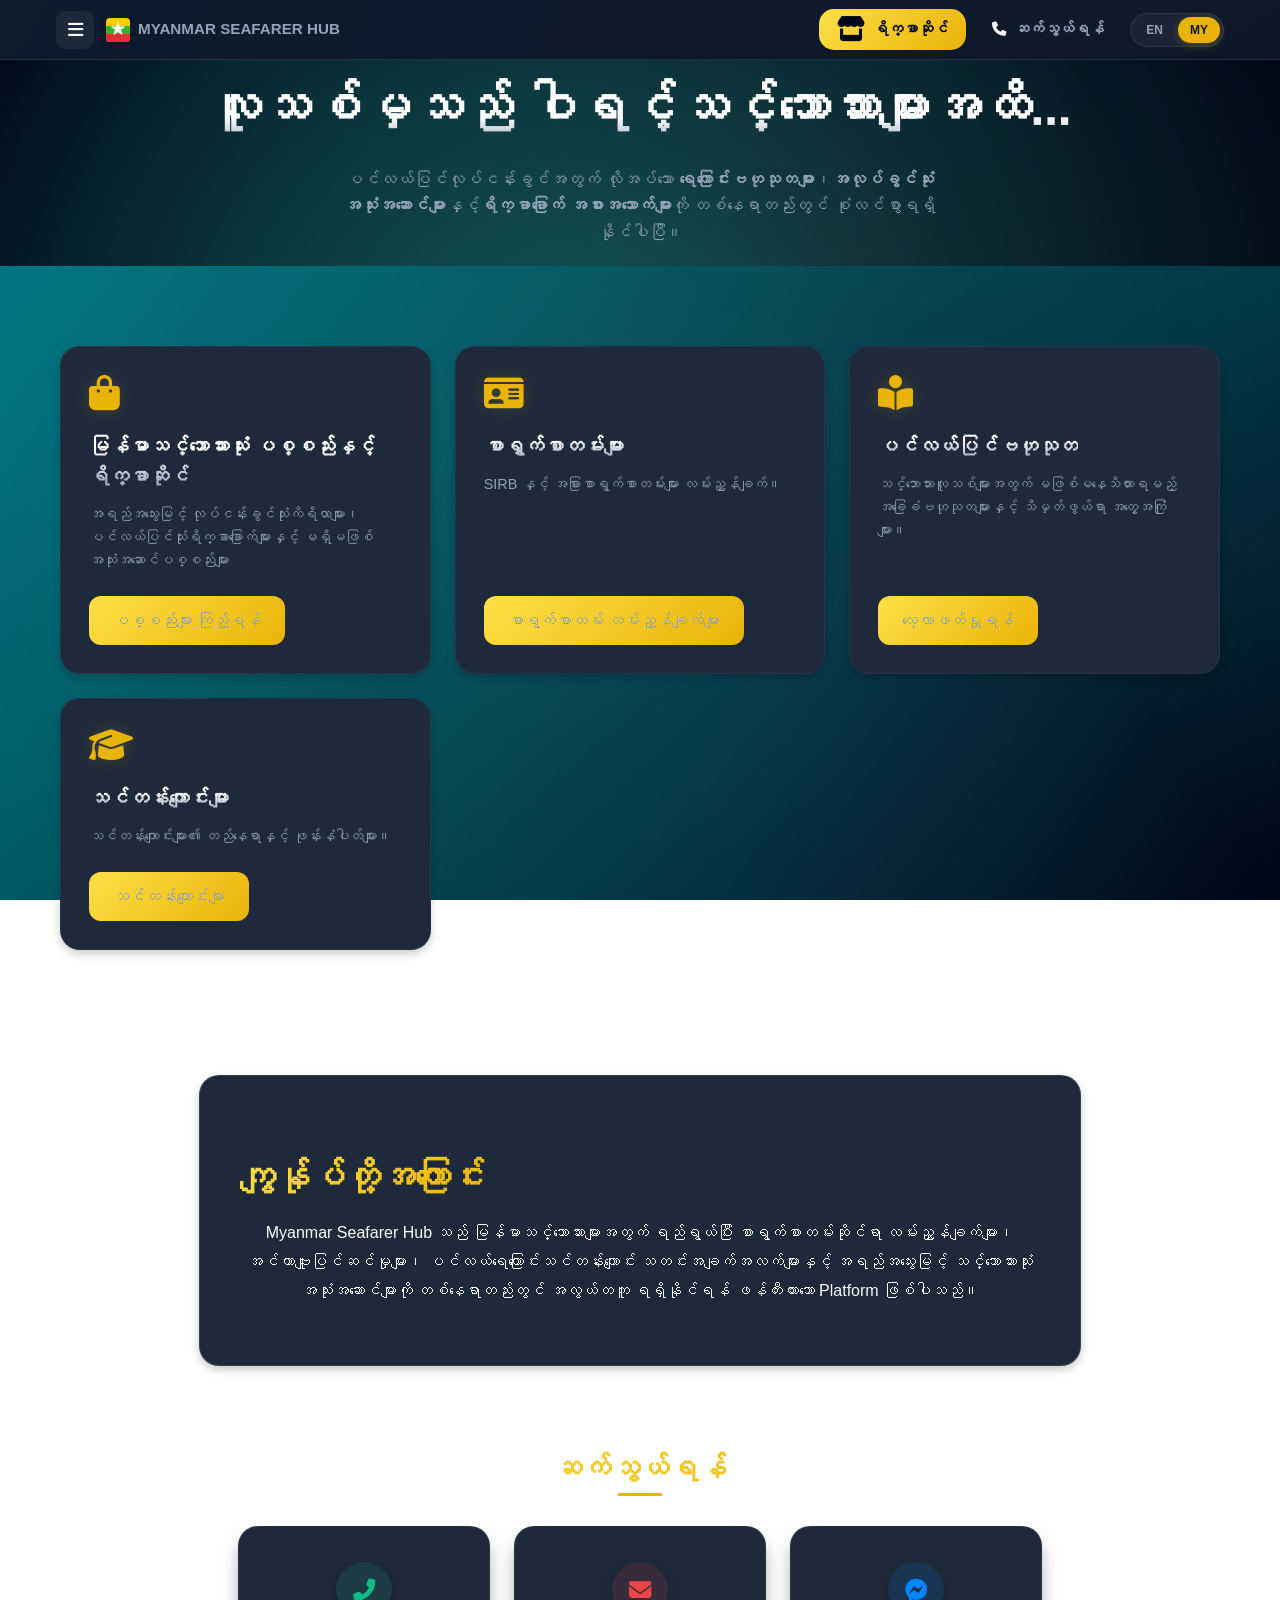
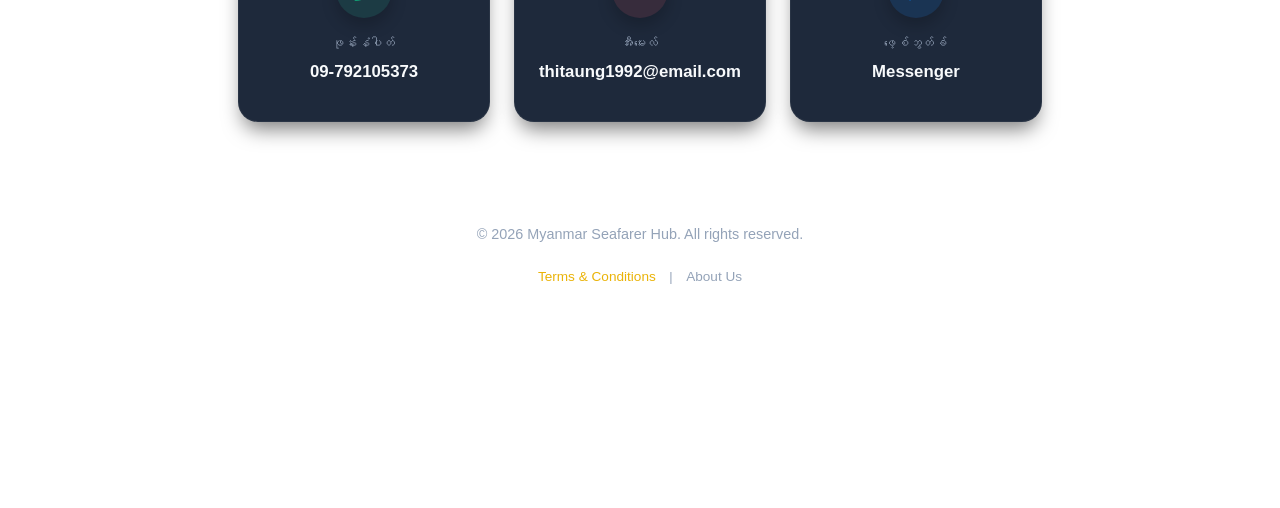
==== commit a928e93d: "Update index.html" ====
--- a/index.html
+++ b/index.html
@@ -353,16 +353,6 @@
       </div>
     </div>
 
-    <!-- Unified Floating Language Switcher (Laptop ရော Mobile ပါ တစ်ခုတည်းကိုသာ သုံးသည်) -->
-    <div class="mobile-lang-bar" id="langBar">
-      <div class="lang-toggle-icon">
-        <i class="fas fa-earth"></i>
-      </div>
-      <div class="lang-options">
-        <button data-lang="en">EN</button>
-        <button data-lang="my" class="active">MY</button>
-      </div>
-    </div>
 
     <!-- Mobile Bottom Navigation Bar -->
     <div id="mobile-bottom-nav" class="mobile-only">
